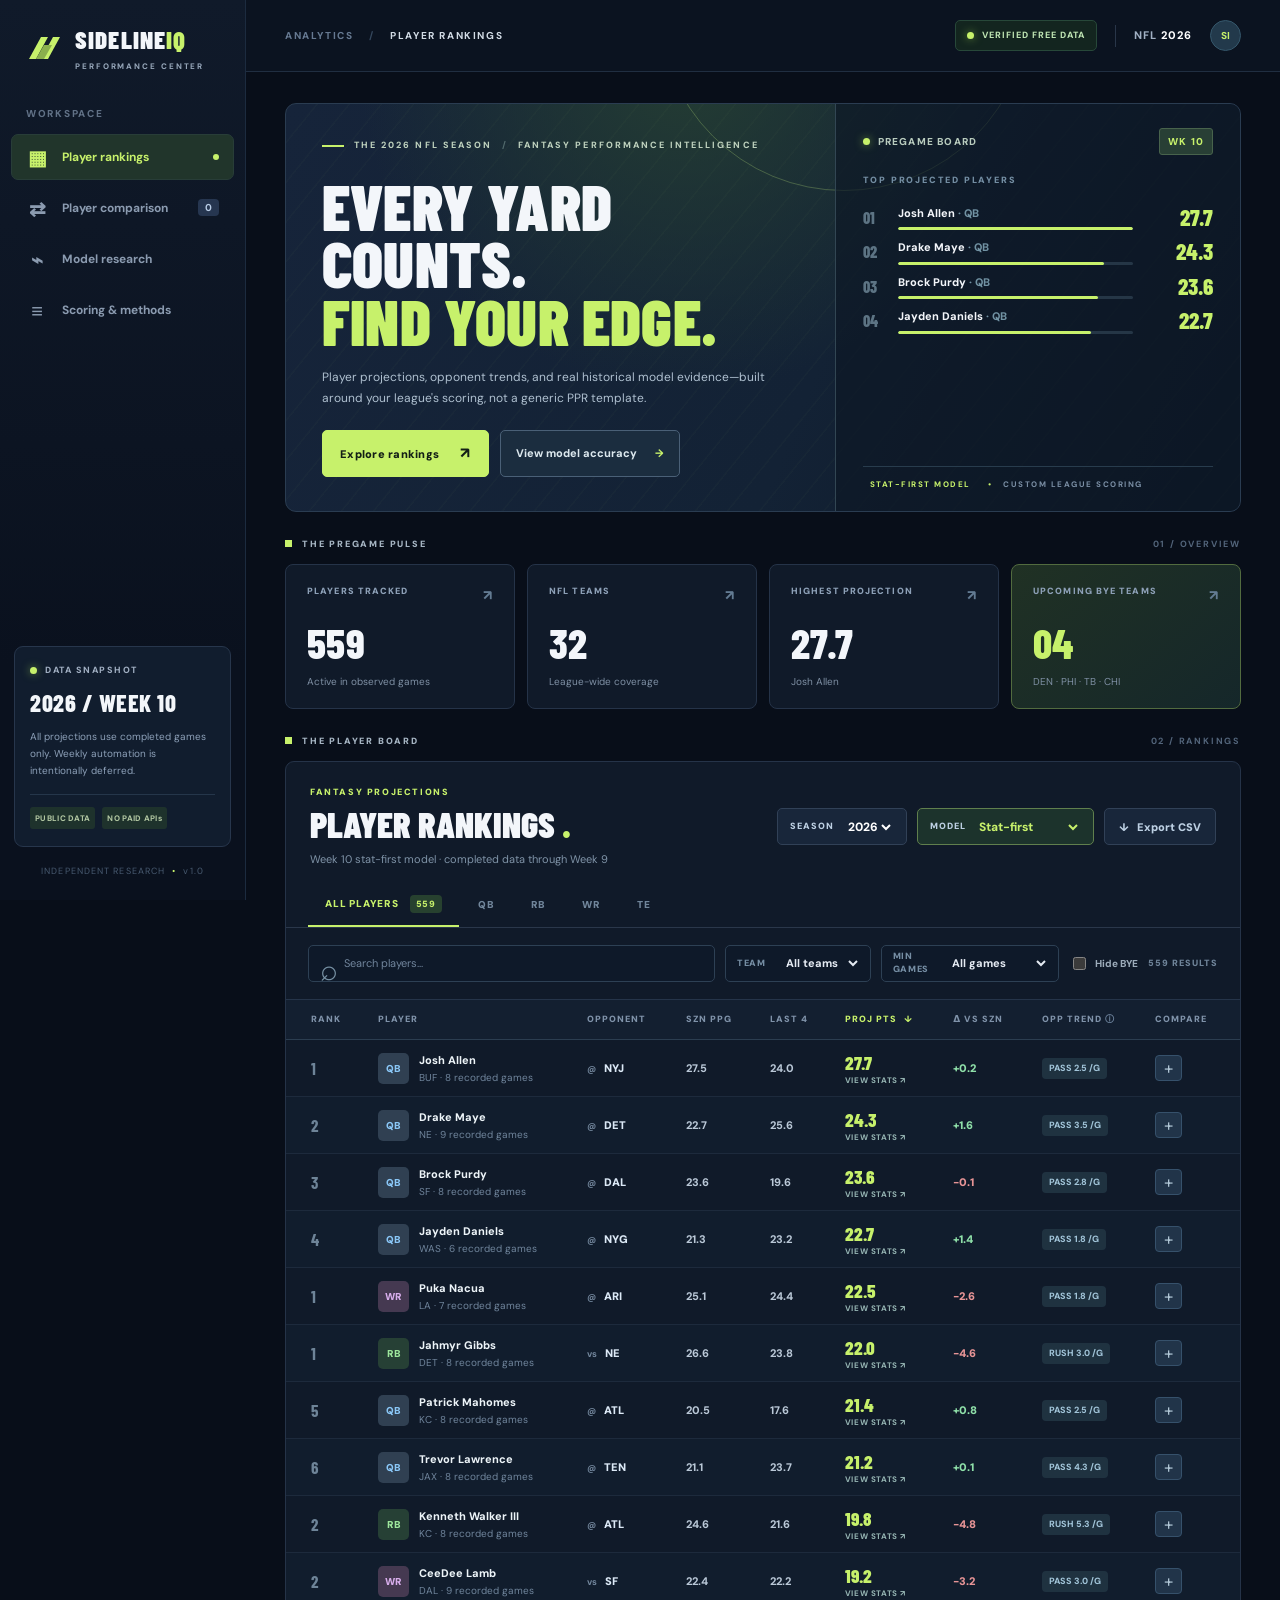
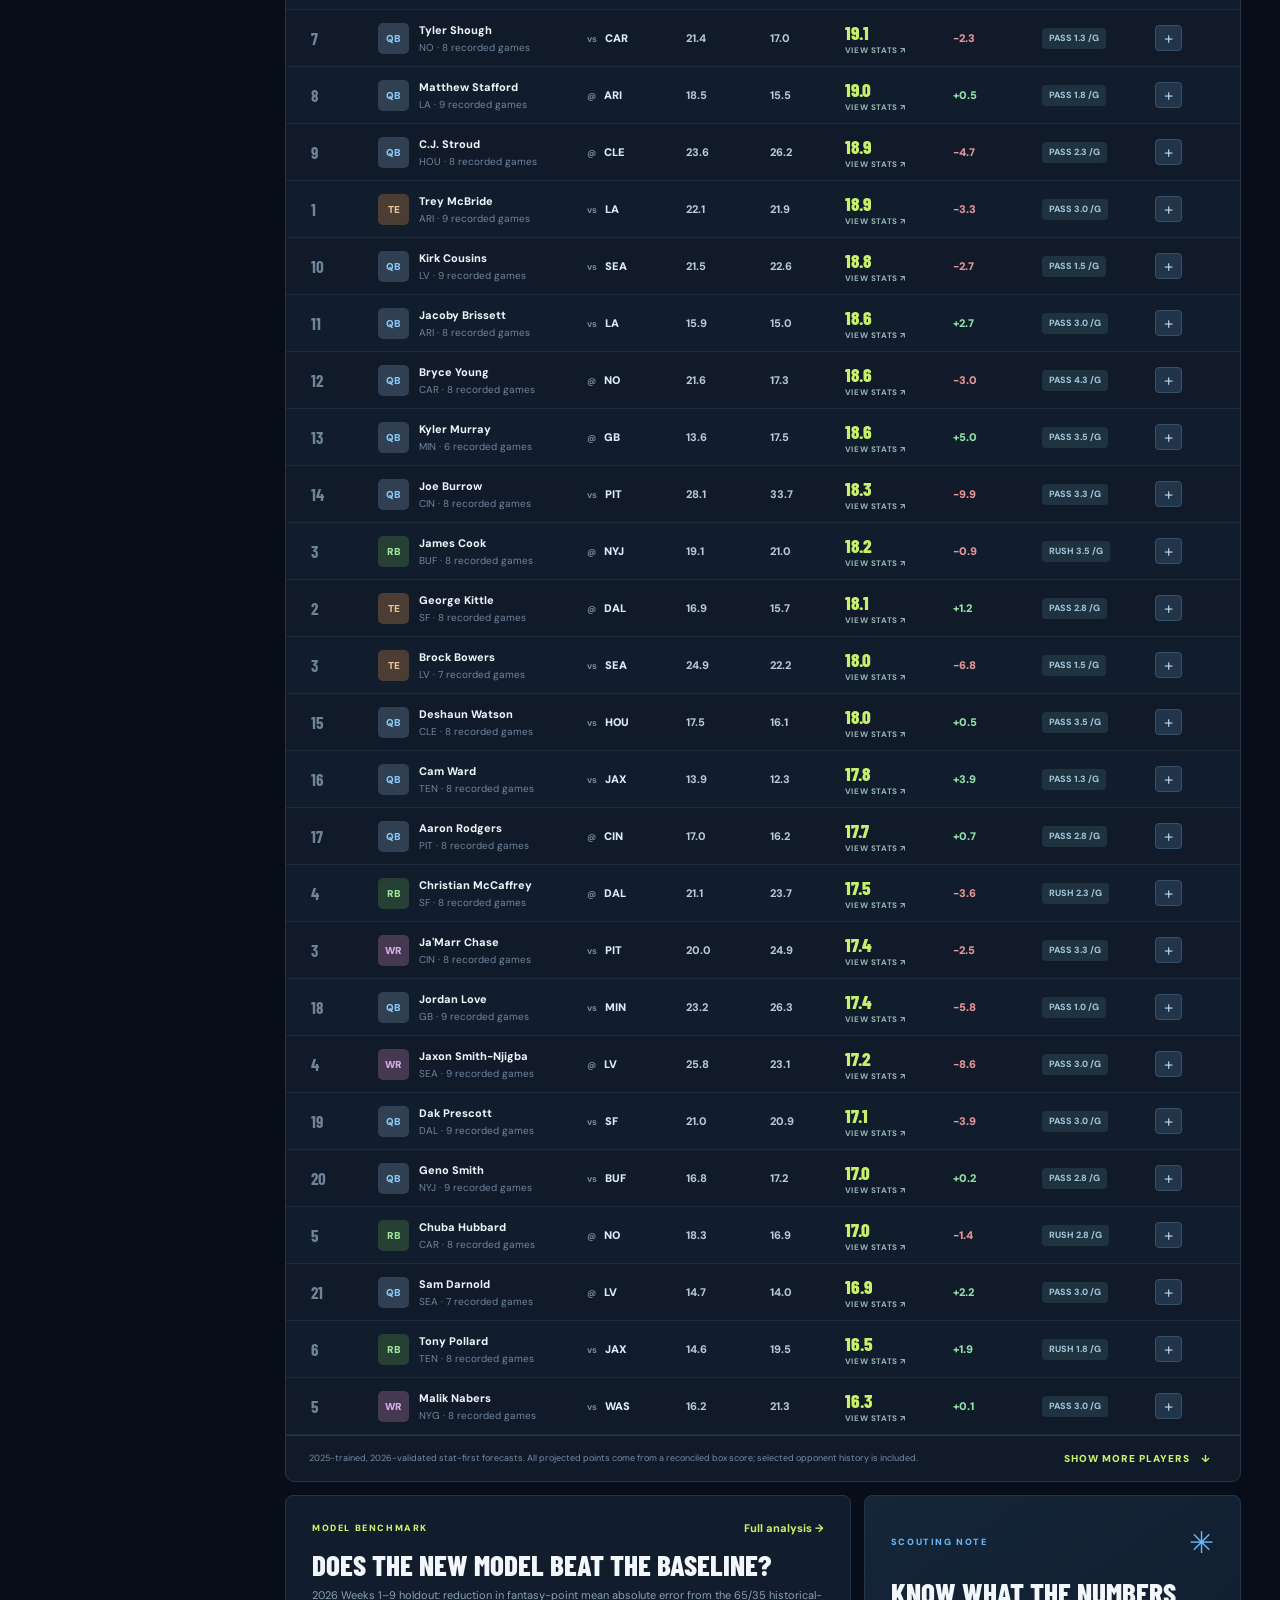
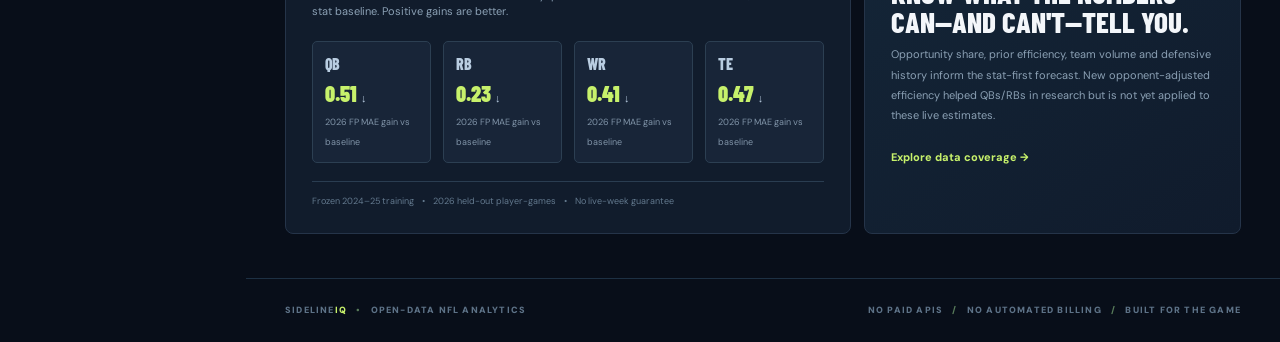
==== index.html @ c2c86117 "Fix stat-first cache and labels: index.html" ====
<!doctype html>
<html lang="en">
<head>
  <meta charset="UTF-8" />
  <meta name="viewport" content="width=device-width,initial-scale=1" />
  <meta name="theme-color" content="#080f1b" />
  <meta name="description" content="Independent NFL fantasy projections and matchup research. Custom scoring, verified free source data, and transparent model comparisons." />
  <title>Sideline Intelligence | NFL Performance Center</title>
  <link rel="stylesheet" href="./assets/styles.css?v=stat-first-20261115" />
</head>
<body>
  <div class="shell">
    <aside class="sidebar" aria-label="Main navigation">
      <div class="brand">
        <div class="brand-icon" aria-hidden="true">
          <svg viewBox="0 0 42 42" fill="none"><path d="M6 31 18 9h7L13 31H6Z" fill="#c7f16b"/><path d="M18 31 30 9h7L25 31h-7Z" fill="#c7f16b"/><path d="m21 17 8 0-8 14h-8l8-14Z" fill="#8aaf4d"/></svg>
        </div>
        <div class="brand-copy"><strong>SIDELINE<span>IQ</span></strong><small>PERFORMANCE CENTER</small></div>
      </div>
      <div class="nav-label">WORKSPACE</div>
      <nav class="nav-items">
        <button class="nav-item active" data-view="rankings" aria-current="page"><span class="nav-icon">▦</span><span>Player rankings</span><span class="nav-indicator"></span></button>
        <button class="nav-item" data-view="comparison"><span class="nav-icon">⇄</span><span>Player comparison</span><span id="compareNavCount" class="nav-count">0</span></button>
        <button class="nav-item" data-view="research"><span class="nav-icon">⌁</span><span>Model research</span></button>
        <button class="nav-item" data-view="methodology"><span class="nav-icon">≡</span><span>Scoring & methods</span></button>
      </nav>
      <div class="sidebar-bottom">
        <div class="status-card">
          <div class="status-title"><span class="signal-dot"></span> DATA SNAPSHOT</div>
          <strong>2026 / WEEK <span id="sidebarWeek">10</span></strong>
          <p>All projections use completed games only. Weekly automation is intentionally deferred.</p>
          <div class="status-foot"><span>PUBLIC DATA</span><span>NO PAID APIs</span></div>
        </div>
        <div class="sidebar-credit">INDEPENDENT RESEARCH <span>•</span> v1.0</div>
      </div>
    </aside>

    <div class="main-column">
      <header class="topbar">
        <div class="topbar-left">
          <button class="mobile-menu" id="menuToggle" aria-label="Toggle navigation">☰</button>
          <span class="breadcrumbs">ANALYTICS <span>/</span> <strong id="breadcrumb">PLAYER RANKINGS</strong></span>
        </div>
        <div class="topbar-right">
          <div class="source-pill"><span class="signal-dot"></span> VERIFIED FREE DATA</div>
          <div class="topbar-separator"></div>
          <span class="season-top">NFL <span id="headerSeason">2026</span></span>
          <span class="avatar" aria-label="Sideline IQ">SI</span>
        </div>
      </header>

      <main class="content">
        <div class="load-error" id="loadError" role="alert" hidden>Dashboard data could not be loaded. Please refresh or check that the data file is deployed alongside the site.</div>

        <section id="view-rankings" class="view active" aria-labelledby="heroTitle">
          <div class="hero">
            <div class="hero-copy">
              <div class="eyebrow"><span class="eyebrow-line"></span> THE 2026 NFL SEASON <span class="eyebrow-divider">/</span> FANTASY PERFORMANCE INTELLIGENCE</div>
              <h1 id="heroTitle">Every yard counts.<br/><em>Find your edge.</em></h1>
              <p>Player projections, opponent trends, and real historical model evidence—built around your league's scoring, not a generic PPR template.</p>
              <div class="hero-actions">
                <button class="primary-btn" id="jumpRankings">Explore rankings <span>↗</span></button>
                <button class="ghost-btn" data-go="research">View model accuracy <span>→</span></button>
              </div>
            </div>
            <div class="hero-side">
              <div class="hero-side-top"><span><span class="pulse-dot"></span> PREGAME BOARD</span><span class="hero-side-week" id="heroWeek">WK 10</span></div>
              <div class="hero-side-label">TOP PROJECTED PLAYERS</div>
              <div id="heroLeaders" class="leader-bars">
                <div class="loading-line"></div><div class="loading-line"></div><div class="loading-line"></div>
              </div>
              <div class="hero-side-footer"><span id="heroModelLabel">STAT-FIRST MODEL</span> <span>•</span> CUSTOM LEAGUE SCORING</div>
            </div>
          </div>

          <div class="section-kicker"><span>THE PREGAME PULSE</span><span class="kicker-right">01 / OVERVIEW</span></div>
          <div class="metric-grid" id="metricGrid">
            <article class="metric-card"><div class="metric-label">PLAYERS TRACKED <span>↗</span></div><strong id="metricPlayers">—</strong><small>Active in observed games</small></article>
            <article class="metric-card"><div class="metric-label">NFL TEAMS <span>↗</span></div><strong id="metricTeams">—</strong><small>League-wide coverage</small></article>
            <article class="metric-card"><div class="metric-label">HIGHEST PROJECTION <span>↗</span></div><strong id="metricTop">—</strong><small id="metricTopName">Top-ranked player</small></article>
            <article class="metric-card accent-card"><div class="metric-label">UPCOMING BYE TEAMS <span>↗</span></div><strong id="metricByes">—</strong><small>Excluded from live matchups</small></article>
          </div>

          <section class="rank-section" id="rankingsAnchor">
            <div class="section-kicker"><span>THE PLAYER BOARD</span><span class="kicker-right">02 / RANKINGS</span></div>
            <div class="board">
              <div class="board-header">
                <div><div class="board-caption">FANTASY PROJECTIONS</div><h2>Player rankings <span class="title-dot">.</span></h2><p id="boardDescription">Week 10 validated stat-first projections · strictly prior-week data</p></div>
                <div class="board-header-actions">
                  <label class="select-wrap season-wrap">SEASON <select id="seasonSelect" aria-label="Select season"><option value="2026">2026</option><option value="2025">2025</option></select></label>
                  <label class="select-wrap model-wrap" id="modelFilterWrap">MODEL <select id="modelSelect" aria-label="Select projection method"><option value="stat-first">Stat-first</option><option value="baseline">65/35 baseline</option></select></label>
                  <button class="outline-btn" id="exportCsv" title="Download filtered rows as CSV">↓ <span>Export CSV</span></button>
                </div>
              </div>
              <div class="position-tabs" role="group" aria-label="Filter position">
                <button class="position-tab active" data-position="ALL">ALL PLAYERS <span id="countAll">—</span></button>
                <button class="position-tab" data-position="QB">QB</button>
                <button class="position-tab" data-position="RB">RB</button>
                <button class="position-tab" data-position="WR">WR</button>
                <button class="position-tab" data-position="TE">TE</button>
              </div>
              <div class="filter-row">
                <label class="search-box"><span aria-hidden="true">⌕</span><input id="playerSearch" placeholder="Search players..." aria-label="Search players" autocomplete="off"/></label>
                <label class="filter-select">TEAM <select id="teamFilter" aria-label="Filter team"><option value="ALL">All teams</option></select></label>
                <label class="filter-select">MIN GAMES <select id="gamesFilter" aria-label="Minimum observed games"><option value="0">All games</option><option value="3">3+</option><option value="5">5+</option><option value="8">8+</option></select></label>
                <label class="check-field" id="byeFilterLabel"><input type="checkbox" id="hideByes"/>Hide BYE</label>
                <div class="result-label"><span id="rowCount">—</span> RESULTS</div>
              </div>
              <div class="table-scroller">
                <table class="ranking-table">
                  <thead><tr>
                    <th><button class="sort-btn" data-sort="position_rank">RANK</button></th>
                    <th><button class="sort-btn" data-sort="name">PLAYER</button></th>
                    <th>OPPONENT</th>
                    <th><button class="sort-btn" data-sort="ppg">SZN PPG</button></th>
                    <th><button class="sort-btn" data-sort="recent_ppg">LAST 4</button></th>
                    <th><button class="sort-btn current" data-sort="expected_ppg">PROJ PTS <span>↓</span></button></th>
                    <th><button class="sort-btn" data-sort="delta">Δ VS SZN</button></th>
                    <th>OPP TREND <span class="help-icon" title="Opponent's prior four defensive games. Selected opponent history is used by stat-first models; newer quality-adjusted measures remain experimental.">ⓘ</span></th>
                    <th class="actions-head">COMPARE</th>
                  </tr></thead>
                  <tbody id="rankBody"><tr><td colspan="9" class="table-loading">Loading verified player statistics...</td></tr></tbody>
                </table>
              </div>
              <div class="board-footer"><span id="tableFootnote">Stat-first: forecast box-score stats first, then sum custom fantasy points.</span><button id="loadMore" class="show-more">SHOW MORE PLAYERS <span>↓</span></button></div>
            </div>
          </section>

          <div class="insight-grid">
            <section class="insight-card">
              <div class="insight-head"><span class="microtag">MODEL BENCHMARK</span><button class="text-btn" data-go="research">Full analysis →</button></div>
              <h3>Does the new model beat the baseline?</h3><p>2026 Weeks 1–9 holdout: reduction in fantasy-point mean absolute error from the 65/35 historical-stat baseline. Positive gains are better.</p>
              <div id="accuracyMini" class="accuracy-mini"></div>
              <div class="insight-foot">Frozen 2024–25 training <span>•</span> 2026 held-out player-games <span>•</span> No live-week guarantee</div>
            </section>
            <section class="insight-card scouting-card">
              <div class="insight-head"><span class="microtag blue">SCOUTING NOTE</span><span class="spark-star">✳</span></div>
              <h3>Know what the numbers can—and can't—tell you.</h3>
              <p>Opportunity share, prior efficiency, team volume and defensive history inform the stat-first forecast. New opponent-adjusted efficiency helped QBs/RBs in research but is not yet applied to these live estimates.</p>
              <button class="text-btn" data-go="methodology">Explore data coverage →</button>
            </section>
          </div>
        </section>

        <section id="view-comparison" class="view alt-view" aria-labelledby="compareHeading">
          <div class="alt-head"><div class="eyebrow"><span class="eyebrow-line"></span> DECISION WORKBENCH / 02</div><h1 id="compareHeading">Head-to-head.<br/><em>No guesswork.</em></h1><p>Pin two players from the rankings to compare their expected points, four-game form, and weekly consistency.</p></div>
          <div class="compare-pickers">
            <label>PLAYER ONE <select id="compareFirst"><option value="">Choose a player</option></select></label>
            <span class="versus">VS</span>
            <label>PLAYER TWO <select id="compareSecond"><option value="">Choose a player</option></select></label>
          </div>
          <div id="compareResults" class="compare-grid"><div class="empty-state wide">Select two players to see your matchup.</div></div>
          <div class="compare-footnote">The 2026 stat-first models use prior player, team and opponent tendencies. There is no injury adjustment, and advanced opponent-quality adjustments are still experimental.</div>
        </section>

        <section id="view-research" class="view alt-view" aria-labelledby="researchHeading">
          <div class="alt-head"><div class="eyebrow"><span class="eyebrow-line"></span> VALIDATION LAB / 03</div><h1 id="researchHeading">Trust the test.<br/><em>Challenge the model.</em></h1><p>2025-selected, stat-first models validated against nine complete 2026 weeks. All predictions use your scoring and information from earlier games.</p></div>
          <div class="research-banner"><span class="research-banner-icon">✓</span><div><strong>2026 holdout validation complete</strong><p>2,616 recorded-opportunity player-games across Weeks 1–9, with model weights trained on 2024–25. The additional opponent-efficiency experiment is exploratory.</p></div><span class="research-banner-tag">2026 HOLDOUT</span></div>
          <div class="research-grid" id="researchCards"></div>
          <div class="research-method"><span class="microtag">READ THE RESULT</span><h3>What counts as a meaningful win?</h3><div class="method-steps"><div><span>01</span><strong>Beat the history baseline</strong><p>Compare projected-stat fantasy errors against 65/35 historical stats.</p></div><div><span>02</span><strong>Hold out a new season</strong><p>Freeze 2024–25 model fitting and evaluate 2026 weeks separately.</p></div><div><span>03</span><strong>Use plausible stat lines</strong><p>Reconcile targets, catches, carries and touchdowns before scoring.</p></div></div><p class="research-caveat">* Adjusted-defense experiment is not part of the production projections. A positive result on 2026 is exploratory until verified again on untouched games.</p></div>
        </section>

        <section id="view-methodology" class="view alt-view" aria-labelledby="methodHeading">
          <div class="alt-head"><div class="eyebrow"><span class="eyebrow-line"></span> THE PLAYBOOK / 04</div><h1 id="methodHeading">Built for<br/><em>your league.</em></h1><p>Predict the box score, derive the fantasy score, and show every component. No subscriptions or paid-data dependencies.</p></div>
          <div class="method-grid">
            <section class="method-card"><span class="microtag">CUSTOM SCORING</span><h3>The points system</h3><div class="scoring-list">
              <div><span>Passing yard</span><strong>0.05</strong></div>
              <div><span>Passing TD</span><strong>4.0</strong></div>
              <div><span>Interception</span><strong class="negative">−2.0</strong></div>
              <div><span>Rushing / receiving yard</span><strong>0.10</strong></div>
              <div><span>Rushing / receiving TD</span><strong>6.0</strong></div>
              <div><span>RB / WR reception</span><strong>1.0</strong></div>
              <div><span>TE reception</span><strong>1.5</strong></div>
            </div></section>
            <section class="method-card"><span class="microtag">PREGAME ENGINE</span><h3>How the projection works</h3><div class="formula"><strong>01</strong> <span>PREDICT CARRIES, TARGETS & ATTEMPTS</span><div class="formula-plus">↓</div><strong>02</strong> <span>ESTIMATE YARDS, CATCHES, TDs & INTs</span><div class="formula-plus">↓</div><strong>03</strong> <span>SUM EXACT FANTASY POINTS</span></div><p>QB/TE use nonlinear per-stat models; RB/WR use regularized football-analytics models. All inputs end before Week 10. You can switch back to the 65/35 historical-stat baseline from the rankings.</p></section>
          </div>
          <section class="coverage-card"><span class="microtag">FEATURE AVAILABILITY</span><h3>What we can verify for free</h3><div class="coverage-table">
            <div><span>QB passing air yards / attempt</span><strong class="available">AVAILABLE</strong></div>
            <div><span>Opponent explosive rush/pass plays allowed</span><strong class="available">AVAILABLE</strong></div>
            <div><span>Opponent air yards / YAC allowed</span><strong class="available">AVAILABLE</strong></div>
            <div><span>QB rushes inside the 10</span><strong class="unavailable">DEFERRED</strong></div>
            <div><span>Rushing yards over expected (RYOE)</span><strong class="unavailable">NOT VERIFIED</strong></div>
            <div><span>Slot / outside / inline alignment splits</span><strong class="unavailable">DEFERRED</strong></div>
          </div><p class="source-note">Source: publicly available <a href="https://github.com/nflverse/nflverse-data/releases/tag/stats_player" target="_blank" rel="noopener">nflverse weekly player statistics</a> and the existing 2024–25 player-game research. Matchup descriptors use completed defensive games. Week 10 is a pregame snapshot based on data through Week 9.</p></section>
        </section>
      </main>
      <footer class="footer"><span>SIDELINE<span class="lime">IQ</span> <span class="divider-dot">•</span> OPEN-DATA NFL ANALYTICS</span><span>NO PAID APIS <span class="divider-dot">/</span> NO AUTOMATED BILLING <span class="divider-dot">/</span> BUILT FOR THE GAME</span></footer>
    </div>
  </div>

  <div class="drawer-backdrop" id="drawerBackdrop" hidden></div>
  <aside class="player-drawer" id="playerDrawer" aria-label="Player details" aria-modal="true" role="dialog" hidden>
    <div class="drawer-head"><span>PLAYER INTELLIGENCE</span><button class="drawer-close" id="drawerClose" aria-label="Close player details">×</button></div>
    <div id="drawerContent"></div>
  </aside>
  <script src="./assets/app.js?v=stat-first-20261115" defer></script>
</body>
</html>
---- assets/styles.css ----
@import url('https://fonts.googleapis.com/css2?family=Barlow+Condensed:wght@500;600;700;800;900&family=DM+Sans:wght@400;500;600;700;800&display=swap');

:root{color-scheme:dark;--bg:#080e19;--side:#0a101c;--surface:#101a29;--surface2:#131e2f;--surface3:#172338;--line:#253348;--text:#f3f6fa;--muted:#8090a6;--dim:#5b6b81;--lime:#c7f16b;--blue:#69b4f3;--red:#f18082;--green:#8de5b6;--font:'DM Sans',system-ui,sans-serif;--head:'Barlow Condensed',Impact,sans-serif}
*{box-sizing:border-box}
html{scroll-behavior:smooth}body{margin:0;background:var(--bg);color:var(--text);font:13px/1.5 var(--font);min-width:320px}button,input,select{font:inherit}button{cursor:pointer}button:focus-visible,input:focus-visible,select:focus-visible,a:focus-visible{outline:2px solid var(--lime);outline-offset:3px}button:disabled{opacity:.4;cursor:not-allowed}a{color:var(--lime)}[hidden]{display:none!important}
.shell{display:flex;min-height:100vh}
.sidebar{width:246px;min-width:246px;position:sticky;top:0;height:100vh;border-right:1px solid #1c2b3f;background:linear-gradient(180deg,#101a2a 0%,#0a111e 74%);display:flex;flex-direction:column;z-index:20}
.brand{display:flex;align-items:center;gap:10px;padding:27px 23px 35px}.brand-icon{height:42px;width:42px;flex-shrink:0}.brand-icon svg{height:100%;width:100%}.brand-copy strong{font:900 25px/1 var(--head);letter-spacing:1.15px}.brand-copy strong span{color:var(--lime)}.brand-copy small{display:block;color:#96a6b9;font-size:8px;font-weight:800;letter-spacing:1.9px;margin-top:5px}
.nav-label{padding:0 26px 14px;color:#617186;font:800 10px var(--font);letter-spacing:1.7px}.nav-items{display:flex;flex-direction:column;gap:5px;padding:0 11px}.nav-item{color:#8b9bb0;background:transparent;border:1px solid transparent;width:100%;display:flex;align-items:center;text-align:left;gap:14px;padding:12px 14px;border-radius:7px;font-weight:700;font-size:12px}.nav-item:hover{background:#16243a;color:#e0ebf8}.nav-item.active{color:var(--lime);border-color:#283d38;background:#21352b}.nav-icon{font:600 20px/1 var(--head);width:22px;text-align:center}.nav-indicator{height:6px;width:6px;border-radius:50%;background:var(--lime);margin-left:auto}.nav-count{margin-left:auto;background:#263650;color:#b8cce5;padding:1px 7px;border-radius:4px;font-size:10px}
.sidebar-bottom{margin-top:auto;padding:0 14px 22px}.status-card{background:#111d2e;border:1px solid #27364c;border-radius:9px;padding:17px 15px}.status-title{color:#a1afc2;font-size:9px;font-weight:800;letter-spacing:1.5px;display:flex;align-items:center;gap:8px}.signal-dot,.pulse-dot{width:7px;height:7px;display:inline-block;background:var(--lime);border-radius:100%;box-shadow:0 0 9px #abec5390}.status-card strong{display:block;font:800 24px/1 var(--head);letter-spacing:.5px;margin:13px 0}.status-card p{color:#8da0b8;font-size:10px;line-height:1.7;margin:0}.status-foot{border-top:1px solid #25364a;margin-top:15px;padding-top:12px;display:flex;gap:7px;flex-wrap:wrap}.status-foot span{font-size:8px;color:#b2c7a2;background:#1e322c;padding:5px;border-radius:3px;font-weight:800;letter-spacing:.3px}.sidebar-credit{color:#485a70;font-size:9px;letter-spacing:1.1px;text-align:center;margin-top:18px}.sidebar-credit span{color:var(--lime);margin:0 4px}
.main-column{min-width:0;flex:1}.topbar{height:72px;border-bottom:1px solid #202e41;display:flex;justify-content:space-between;align-items:center;padding:0 39px;background:#0b1320}.topbar-left,.topbar-right{display:flex;align-items:center}.breadcrumbs{font-size:10px;letter-spacing:1.6px;color:#667991;font-weight:800}.breadcrumbs span{margin:0 12px;color:#34475d}.breadcrumbs strong{color:#d3dce6}.topbar-right{gap:18px}.source-pill{display:flex;gap:8px;align-items:center;padding:8px 11px;border:1px solid #274839;background:#13251f;color:#bfe5b3;font-size:9px;font-weight:800;letter-spacing:1px;border-radius:5px}.topbar-separator{width:1px;height:22px;background:#293649}.season-top{color:#a1b0c3;font-weight:800;letter-spacing:1px;font-size:11px}.season-top span{color:white}.avatar{display:grid;place-items:center;height:31px;width:31px;background:#22394b;border:1px solid #35576b;border-radius:50%;font-size:10px;font-weight:800;color:var(--lime)}.mobile-menu{display:none;background:transparent;border:0;color:white;font-size:21px}
.content{max-width:1560px;margin:auto;padding:31px 39px 44px}.view{display:none}.view.active{display:block}
.hero{position:relative;overflow:hidden;border:1px solid #2a3c51;background:radial-gradient(circle at 42% -10%,#243d33 0%,transparent 46%),linear-gradient(112deg,#16243a 0%,#132235 57%,#0c1726 100%);border-radius:11px;min-height:310px;display:grid;grid-template-columns:minmax(0,1.15fr) minmax(300px,.85fr)}.hero:before{content:"";position:absolute;width:370px;height:370px;border:1px solid #a6cb7052;border-radius:50%;left:39%;top:-285px;pointer-events:none}.hero:after{content:"";position:absolute;background:repeating-linear-gradient(129deg,transparent 0px,transparent 23px,#b5de6c06 24px,#b5de6c06 25px);inset:0;pointer-events:none}.hero-copy{padding:35px 36px 34px;position:relative;z-index:1}.eyebrow{font-size:9px;letter-spacing:2.05px;font-weight:800;color:#bfd2be;display:flex;align-items:center;gap:10px}.eyebrow-line{display:block;background:var(--lime);height:2px;width:22px}.eyebrow-divider{color:#526a6c}.hero h1,.alt-head h1{font:900 clamp(45px,5vw,69px)/.9 var(--head);letter-spacing:.2px;text-transform:uppercase;margin:24px 0 18px}.hero h1 em,.alt-head h1 em{font-style:normal;color:var(--lime)}.hero-copy>p{max-width:500px;color:#afc0d0;font-size:12px;line-height:1.75;margin:0 0 21px}.hero-actions{display:flex;gap:11px;flex-wrap:wrap}.primary-btn{background:var(--lime);border:1px solid var(--lime);color:#131f16;border-radius:5px;padding:11px 17px;font-weight:900;font-size:11px;letter-spacing:.25px}.primary-btn span{margin-left:18px;font-size:15px}.primary-btn:hover{background:#d9fa9a}.ghost-btn{border:1px solid #4a6077;color:#dce8ee;background:#1b2d3f;border-radius:5px;padding:11px 15px;font-size:11px;font-weight:800}.ghost-btn span{margin-left:15px;color:var(--lime)}.ghost-btn:hover{background:#263f55}
.hero-side{background:#0c1724aa;border-left:1px solid #324653;position:relative;z-index:1;padding:24px 27px 21px;display:flex;flex-direction:column}.hero-side-top{display:flex;align-items:center;justify-content:space-between;color:#b9ccbe;font-size:10px;letter-spacing:1.2px;font-weight:800}.hero-side-top>span:first-child{display:flex;align-items:center;gap:8px}.hero-side-week{background:#283f35;border:1px solid #48634c;color:var(--lime);padding:5px 8px;border-radius:3px}.hero-side-label{margin-top:19px;color:#738da2;font-size:9px;letter-spacing:1.8px;font-weight:900}.leader-bars{margin:8px 0 auto}.leader-row{display:grid;grid-template-columns:25px minmax(80px,1fr) 70px;gap:10px;align-items:center;margin:9px 0}.leader-num{color:#5d7484;font:800 16px var(--head)}.leader-meta{min-width:0}.leader-name{font-size:11px;font-weight:800;white-space:nowrap;overflow:hidden;text-overflow:ellipsis}.leader-track{background:#253646;height:3px;margin-top:6px;border-radius:20px;overflow:hidden}.leader-fill{height:100%;background:var(--lime);border-radius:20px}.leader-pts{text-align:right;color:var(--lime);font:800 23px/1 var(--head)}.hero-side-footer{border-top:1px solid #283c4d;margin-top:14px;padding-top:11px;font-size:8px;letter-spacing:1.5px;color:#798da3;font-weight:800}.hero-side-footer span{color:var(--lime);margin:0 7px}.loading-line{height:27px;background:#263a4b;margin:13px 0;border-radius:3px}
.section-kicker{display:flex;justify-content:space-between;align-items:center;gap:20px;margin:26px 0 13px;color:#a5b4c2;font-size:9px;font-weight:900;letter-spacing:1.8px}.section-kicker>span:first-child:before{content:"";display:inline-block;width:7px;height:7px;background:var(--lime);margin-right:10px}.kicker-right{color:#53657b;font-weight:700}
.metric-grid{display:grid;grid-template-columns:repeat(4,minmax(0,1fr));gap:12px}.metric-card{background:var(--surface);border:1px solid var(--line);border-radius:8px;padding:20px 21px 17px;min-width:0}.metric-label{font-size:9px;font-weight:900;letter-spacing:1.1px;color:#8da0b7;display:flex;justify-content:space-between}.metric-label span{font-size:14px;color:#637b92}.metric-card strong{display:block;font:800 42px/.95 var(--head);letter-spacing:.4px;margin:17px 0 8px}.metric-card small{color:#7f90a4;font-size:10px}.metric-card.accent-card{border-color:#526b3f;background:linear-gradient(140deg,#203124,#15272a)}.accent-card strong{color:var(--lime)}
.board{background:var(--surface);border:1px solid var(--line);border-radius:9px;overflow:hidden}.board-header{display:flex;justify-content:space-between;align-items:center;gap:18px;padding:24px 24px 18px}.board-caption{font-size:9px;color:var(--lime);font-weight:900;letter-spacing:1.6px}.board-header h2{font:900 36px/.95 var(--head);text-transform:uppercase;margin:7px 0 10px}.title-dot{color:var(--lime)}.board-header p{margin:0;color:#7f93a7;font-size:11px}.board-header-actions{display:flex;gap:10px;align-items:center}.select-wrap,.outline-btn{height:37px;border:1px solid #314157;background:#18263a;border-radius:5px;color:#bdd0e3}.select-wrap{display:flex;align-items:center;gap:9px;padding:0 12px;font-size:9px;letter-spacing:1.1px;font-weight:900}.select-wrap select{background:transparent;border:none;color:white;font-weight:800;font-size:12px;outline:0}.select-wrap option,.filter-select option,.compare-pickers option{background:#172338;color:white}.outline-btn{padding:0 14px;font-size:11px;font-weight:900}.outline-btn:hover{background:#25394f}.outline-btn span{margin-left:5px}
.position-tabs{display:flex;align-items:stretch;gap:2px;border-bottom:1px solid #2a374a;padding:0 22px}.position-tab{border:0;border-bottom:2px solid transparent;background:transparent;color:#71869b;padding:11px 17px 13px;font-size:10px;letter-spacing:.8px;font-weight:900}.position-tab.active{color:var(--lime);border-color:var(--lime)}.position-tab:hover{color:#dce9f4}.position-tab span{background:#27412f;color:var(--lime);border-radius:4px;padding:3px 6px;font-size:9px;margin-left:8px}
.filter-row{padding:17px 22px;display:flex;align-items:center;gap:10px;flex-wrap:wrap}.search-box{position:relative;flex:1 1 180px;min-width:120px}.search-box span{position:absolute;left:12px;top:5px;font:30px var(--head);color:#7892a5}.search-box input,.filter-select select{width:100%;height:37px;border:1px solid #2d4054;background:#0e1929;border-radius:5px;color:#e4eaf2;outline:none}.search-box input{padding:0 12px 0 35px;font-size:11px}.search-box input::placeholder{color:#71859c}.filter-select{display:flex;align-items:center;gap:9px;border:1px solid #2d4054;background:#0e1929;height:37px;padding:0 9px 0 11px;border-radius:5px;color:#758da3;font-size:9px;font-weight:900;letter-spacing:.7px}.filter-select select{padding:0 7px;border:0;height:34px;min-width:78px;font-size:11px;font-weight:800;background:transparent}.check-field{display:flex;align-items:center;gap:6px;color:#9dacba;font-size:10px;font-weight:800;white-space:nowrap}.check-field input{accent-color:#c7f16b}.result-label{margin-left:auto;color:#6f8499;font-size:9px;font-weight:900;letter-spacing:1px;white-space:nowrap}
.table-scroller{overflow:auto}.ranking-table{border-collapse:collapse;width:100%;min-width:850px;text-align:left}.ranking-table th{background:#131f30;border-top:1px solid #253449;border-bottom:1px solid #2b3d50;color:#7f92a9;letter-spacing:1px;font-size:9px;font-weight:900;padding:13px 15px;white-space:nowrap}.ranking-table th:first-child,.ranking-table td:first-child{padding-left:25px}.ranking-table th:last-child,.ranking-table td:last-child{padding-right:23px}.sort-btn{border:0;background:transparent;color:inherit;letter-spacing:inherit;font-weight:inherit;font-size:inherit;padding:0}.sort-btn.current{color:var(--lime)}.sort-btn span{margin-left:4px}.help-icon{color:#6e849e}.ranking-table tbody tr{background:#101a29;border-bottom:1px solid #1d2a3c;transition:background .15s}.ranking-table tbody tr:nth-child(even){background:#111d2d}.ranking-table tbody tr:hover{background:#1b2d43}.ranking-table td{padding:11px 15px;font-size:11px;white-space:nowrap;color:#bac8d7}.ranking-table .rank{font:700 17px var(--head);color:#6e8498}.ranking-table .player-cell{min-width:155px;cursor:pointer}.player-primary{display:flex;align-items:center;gap:10px}.position-mark{display:grid;place-items:center;width:31px;height:31px;flex-shrink:0;border-radius:5px;background:#264035;color:#9de69c;font-size:10px;font-weight:900}.position-mark.QB{background:#304052;color:#8ac7f7}.position-mark.WR{background:#453951;color:#d7adeb}.position-mark.TE{background:#4b3d34;color:#e9c297}.player-name{color:#edf4f8;font-weight:800;font-size:11px}.player-sub{color:#70859c;font-size:10px;margin-top:2px}.opponent-cell{font-weight:900;color:#dce9f6!important}.opponent-cell .away-home{color:#75899f;font-size:9px;font-weight:700;margin-right:5px}.opponent-cell .bye{color:#d99783}.point-value{font-variant-numeric:tabular-nums;font-weight:800;color:#d6e3ef}.projection{font:800 19px var(--head)!important;color:var(--lime)!important}.delta-pos{color:#8fe0a9!important;font-weight:900}.delta-neg{color:#e79496!important;font-weight:900}.delta-neutral{color:#9faec0!important}.trend-tag{font-size:9px;display:inline-block;background:#1f3240;color:#a2c5d9;padding:4px 7px;border-radius:4px;font-weight:800}.trend-tag.bye{background:#3b2830;color:#e3a9a8}.row-compare{height:26px;width:27px;border-radius:4px;background:#213449;border:1px solid #36516b;color:#b3c9d8;font-size:17px;line-height:1}.row-compare:hover,.row-compare.selected{background:#304b36;border-color:#6b8f47;color:var(--lime)}.table-loading{text-align:center;padding:50px 20px!important;color:#b0c5d8!important}.board-footer{display:flex;justify-content:space-between;gap:12px;align-items:center;padding:14px 23px;border-top:1px solid #27384a;font-size:9px;color:#788ca4}.show-more{background:none;border:0;color:var(--lime);font-size:10px;font-weight:900;letter-spacing:1px}.show-more span{margin-left:8px}
.insight-grid{display:grid;grid-template-columns:1.2fr .8fr;gap:13px;margin-top:13px}.insight-card{border:1px solid #253449;border-radius:8px;background:#111c2c;padding:24px 26px}.insight-head{display:flex;align-items:center;justify-content:space-between}.microtag{color:var(--lime);font-size:9px;font-weight:900;letter-spacing:1.6px}.microtag.blue{color:var(--blue)}.insight-card h3{font:800 29px/1 var(--head);text-transform:uppercase;margin:13px 0 8px}.insight-card>p{color:#8ba0b4;font-size:11px;max-width:520px;margin:0}.text-btn{border:0;background:transparent;color:var(--lime);font-size:11px;font-weight:800;padding:0}.spark-star{font-size:30px;color:var(--blue)}.accuracy-mini{display:grid;grid-template-columns:repeat(4,1fr);gap:12px;margin-top:21px}.accuracy-position{background:#182538;padding:12px;border:1px solid #2c3f52;border-radius:5px}.accuracy-position span{font:800 16px var(--head);color:#b9cde1}.accuracy-position strong{display:block;font:900 22px var(--head);color:var(--lime);margin:5px 0}.accuracy-position small{font-size:9px;color:#8094a8}.insight-foot{font-size:9px;color:#63798e;border-top:1px solid #2a3d51;margin-top:18px;padding-top:13px}.insight-foot span{margin:0 6px}.scouting-card{background:linear-gradient(145deg,#142638,#101b2c)}.scouting-card p{line-height:1.85!important;margin-bottom:21px!important}
.alt-view{min-height:calc(100vh - 180px)}.alt-head{background:radial-gradient(circle at 75% 0%,#1b3c32,#132135 45%,#111b2a);border:1px solid #263d4f;border-radius:9px;padding:40px 39px;margin-bottom:19px}.alt-head h1{margin:20px 0 16px}.alt-head p{color:#a1b5c8;line-height:1.8;max-width:640px;font-size:12px}
.compare-pickers{border:1px solid #2b3b50;border-radius:9px;background:#101b2b;display:flex;align-items:center;gap:24px;padding:25px;margin-bottom:13px}.compare-pickers label{flex:1;display:flex;flex-direction:column;gap:11px;color:#8da3b9;letter-spacing:1.5px;font-size:10px;font-weight:900}.compare-pickers select{height:43px;background:#19283c;color:white;border:1px solid #344d61;border-radius:5px;padding:0 12px;min-width:0;width:100%;font-size:12px}.versus{font:900 34px var(--head);color:#668099}.compare-grid{display:grid;grid-template-columns:1fr 1fr;gap:14px}.compare-card{padding:27px;background:#121e2d;border:1px solid #2b3d51;border-radius:8px}.compare-card h2{font:900 35px var(--head);text-transform:uppercase;margin:10px 0 0}.compare-card .identity{color:#7d94aa;font-size:11px;letter-spacing:.5px}.compare-card .big-proj{color:var(--lime);font:900 66px/1 var(--head);margin:25px 0 5px}.big-proj-label{font-size:10px;letter-spacing:1.5px;color:#94a7ba;font-weight:900}.compare-stat-grid{display:grid;grid-template-columns:1fr 1fr;gap:10px;margin:22px 0}.compare-stat{padding:12px;background:#1b2c3e;border-radius:5px}.compare-stat small{display:block;color:#7f95a9;font-size:9px;font-weight:900;letter-spacing:1px}.compare-stat strong{font:800 29px var(--head)}.compare-card .chart-caption{font-size:10px;color:#879caf;font-weight:900;letter-spacing:1px;margin-bottom:13px}.trend-chart{width:100%;height:120px;overflow:visible}.compare-footnote{margin-top:14px;font-size:11px;color:#70849a}.empty-state{padding:75px 20px;text-align:center;border:1px dashed #344960;border-radius:8px;color:#8a9cb1}.empty-state.wide{grid-column:1/-1}
.research-banner{display:flex;gap:15px;align-items:center;background:#1a2d27;border:1px solid #3e694a;padding:21px 23px;border-radius:8px;margin-bottom:16px}.research-banner-icon{width:35px;height:35px;border-radius:50%;display:grid;place-items:center;background:#345640;color:var(--lime);font-weight:900;font-size:18px}.research-banner strong{color:#e4f5e7;font-size:13px}.research-banner p{margin:4px 0 0;color:#9dbba7;font-size:11px}.research-banner-tag{margin-left:auto;font-size:9px;letter-spacing:1.1px;color:#add6a5;font-weight:900;white-space:nowrap}
.research-grid{display:grid;grid-template-columns:repeat(4,minmax(0,1fr));gap:13px}.research-card{border:1px solid #293d50;background:#111e2d;border-radius:8px;padding:21px}.research-card-top{display:flex;justify-content:space-between;align-items:center}.research-card-top strong{font:900 37px var(--head)}.research-signal{font-size:9px;padding:5px 7px;border-radius:4px;font-weight:900;background:#313b35;color:#a4b19a}.research-signal.good{background:#243d30;color:var(--lime)}.research-card .error-label{color:#8ca1b4;font-size:9px;letter-spacing:1px;font-weight:900;margin-top:24px}.research-card .error-main{font:900 40px var(--head);margin:5px 0;color:#eaf1f6}.research-card .error-main span{color:var(--lime);font:800 17px var(--head)}.research-card .error-data{border-top:1px solid #294055;padding-top:12px;margin-top:14px}.research-card .error-row{display:flex;justify-content:space-between;font-size:10px;margin:9px 0;color:#9ab0c3}.research-card .error-row strong{color:#d7e8ef}.research-card .error-row strong.bad{color:#f0a0a2}.research-method{margin-top:15px;border:1px solid #28384d;background:#111b2b;padding:28px;border-radius:8px}.research-method h3{font:900 30px var(--head);margin:12px 0 22px}.method-steps{display:grid;grid-template-columns:repeat(3,1fr);gap:24px}.method-steps>div{border-top:1px solid #34495e;padding-top:12px}.method-steps span{color:var(--lime);font:800 22px var(--head)}.method-steps strong{display:block;margin:8px 0;color:#e0ecf4;font-size:12px}.method-steps p{color:#8da0b2;font-size:11px;line-height:1.7;margin:0}
.method-grid{display:grid;grid-template-columns:1fr 1fr;gap:15px}.method-card,.coverage-card{background:#111d2e;border:1px solid #2a3e52;border-radius:8px;padding:28px}.method-card h3,.coverage-card h3{font:900 32px var(--head);margin:11px 0 21px;text-transform:uppercase}.scoring-list>div,.coverage-table>div{display:flex;justify-content:space-between;gap:18px;border-bottom:1px solid #2a3a4c;padding:11px 0;color:#a9bbce;font-size:11px}.scoring-list strong{color:#dff1e5;font-size:13px}.scoring-list strong.negative{color:#e99a9a}.formula{border:1px solid #344c50;background:#172e30;border-radius:8px;padding:22px;display:grid;grid-template-columns:68px 1fr;align-items:center;gap:6px 15px}.formula strong{font:900 46px var(--head);color:var(--lime)}.formula span{font-size:12px;color:#bdd1c3;font-weight:900;letter-spacing:1px}.formula-plus{grid-column:1/-1;text-align:center;color:#86a697;font:800 26px var(--head);line-height:1}.method-card>p{color:#8ea2b4;line-height:1.8;font-size:11px;margin:17px 0 0}.coverage-card{margin-top:15px}.coverage-table strong{font-size:9px;letter-spacing:1px;white-space:nowrap}.available{color:var(--lime)}.unavailable{color:#e7ad81}.source-note{color:#8aa1b5;font-size:11px;line-height:1.75;margin:24px 0 0}
.footer{border-top:1px solid #1d3043;padding:25px 39px;display:flex;justify-content:space-between;gap:15px;color:#5d7287;font-size:9px;letter-spacing:1.2px;font-weight:900}.lime{color:var(--lime)}.divider-dot{color:#587b5a;margin:0 6px}.load-error{padding:12px 17px;background:#4b2831;color:#f9d3d3;border:1px solid #97515f;border-radius:6px;margin-bottom:20px}
.drawer-backdrop{position:fixed;inset:0;background:#03080caa;z-index:30}.player-drawer{position:fixed;right:0;top:0;bottom:0;width:min(480px,100vw);z-index:31;background:#101b2a;border-left:1px solid #41536b;overflow-y:auto;box-shadow:-30px 0 70px #0007}.drawer-head{display:flex;justify-content:space-between;align-items:center;padding:20px 24px;color:var(--lime);font-size:10px;letter-spacing:2px;font-weight:900;border-bottom:1px solid #2d4052}.drawer-close{border:1px solid #435266;background:#243549;border-radius:5px;width:30px;height:30px;color:white;font-size:20px}.drawer-body{padding:25px}.drawer-identity{display:flex;gap:14px;align-items:center}.drawer-identity .position-mark{height:48px;width:48px;font-size:14px}.drawer-name{font:900 36px/1 var(--head);text-transform:uppercase}.drawer-description{font-size:11px;color:#8fa5b7;margin-top:5px}.drawer-projection{margin:26px 0;padding:22px;background:linear-gradient(110deg,#1b332c,#15273b);border:1px solid #3b594b;border-radius:7px}.drawer-projection>small{display:block;color:#b6d0b6;letter-spacing:1.3px;font-weight:900}.drawer-projection strong{font:900 65px/1 var(--head);color:var(--lime)}.drawer-projection span{font-size:11px;color:#95b3ab;margin-left:7px}.drawer-two{display:grid;grid-template-columns:1fr 1fr;gap:8px}.drawer-two>div{border:1px solid #30455a;background:#18293a;padding:15px;border-radius:5px}.drawer-two small{font-size:9px;color:#8ca4b8;letter-spacing:.8px}.drawer-two strong{font:900 29px var(--head);display:block}.drawer-section{margin-top:25px}.drawer-section h3{font:800 25px var(--head);text-transform:uppercase;margin:0 0 13px}.drawer-section p{font-size:11px;color:#92a6b9;line-height:1.7}.drawer-feature{display:flex;align-items:center;justify-content:space-between;gap:12px;border-bottom:1px solid #2a3a4d;padding:10px 0;color:#adbfce;font-size:11px}.drawer-feature strong{color:#dff0e6;font-size:12px}.drawer-feature strong.missing{color:#8395aa;font-size:10px}.drawer-add{margin-top:22px;width:100%}
@media(max-width:1250px){.sidebar{width:210px;min-width:210px}.content{padding:25px}.topbar{padding:0 25px}.hero{grid-template-columns:1fr 320px}.hero-copy{padding:32px 27px}.hero h1{font-size:60px}.research-grid{grid-template-columns:repeat(2,1fr)}.metric-card{padding:18px 15px}.metric-label{font-size:8px}}
@media(max-width:1000px){.sidebar{width:74px;min-width:74px}.brand{padding:23px 15px 28px}.brand-copy,.nav-label,.nav-item>span:nth-child(2),.nav-count,.nav-indicator,.sidebar-bottom{display:none}.nav-items{padding:0 9px}.nav-item{justify-content:center;padding:11px}.nav-icon{font-size:23px}.hero{grid-template-columns:1fr 310px}.metric-grid{grid-template-columns:repeat(2,1fr)}.insight-grid{grid-template-columns:1fr}}
@media(max-width:740px){.sidebar{display:none;position:fixed;width:248px;min-width:248px}.sidebar.open{display:flex}.sidebar.open .brand-copy,.sidebar.open .nav-label,.sidebar.open .nav-item>span:nth-child(2),.sidebar.open .sidebar-bottom{display:block}.sidebar.open .nav-item{justify-content:flex-start}.mobile-menu{display:inline;margin-right:17px}.content{padding:16px}.topbar{height:61px;padding:0 16px}.source-pill,.topbar-separator,.season-top{display:none}.topbar-right{gap:7px}.hero{grid-template-columns:1fr}.hero-copy{padding:30px 24px}.hero h1{font-size:52px}.hero-side{padding:22px 25px;border-left:0;border-top:1px solid #2d4453}.leader-bars{margin-bottom:2px}.metric-grid{gap:8px}.metric-card{padding:17px 15px}.metric-card strong{font-size:35px}.board-header{align-items:flex-start;flex-direction:column;padding:22px}.board-header-actions{width:100%;justify-content:space-between}.position-tabs{overflow-x:auto;padding:0 9px}.position-tab{padding:10px 12px;font-size:10px;flex-shrink:0}.filter-row{padding:13px}.search-box{flex-basis:100%}.result-label{flex-basis:100%;text-align:right}.accuracy-mini{grid-template-columns:repeat(2,1fr)}.insight-card{padding:22px}.footer{padding:20px 17px;flex-wrap:wrap}.alt-head{padding:30px 24px}.alt-head h1{font-size:52px}.method-grid,.compare-grid{grid-template-columns:1fr}.compare-pickers{gap:12px;padding:18px}.versus{font-size:24px}.compare-pickers label{min-width:0}.research-grid{grid-template-columns:1fr 1fr}.method-steps{grid-template-columns:1fr}.research-banner-tag{display:none}.coverage-card,.method-card{padding:21px}}
@media(max-width:445px){.hero h1{font-size:46px}.eyebrow{font-size:8px;letter-spacing:1.2px}.metric-label{font-size:8px}.metric-card strong{font-size:31px}.research-grid{grid-template-columns:1fr}.compare-pickers{flex-direction:column;align-items:stretch}.versus{text-align:center}.formula{grid-template-columns:65px 1fr}.coverage-table>div{font-size:10px}.coverage-table strong{font-size:8px}}

/* The unrounded scoring breakdown is available from every projected point cell. */
.projection-open{display:flex;flex-direction:column;align-items:flex-start;gap:1px;background:none;border:0;padding:0;color:var(--lime);line-height:1.1;text-align:left}
.projection-open strong{font:800 19px var(--head)}
.projection-open small{font:800 8px var(--font);letter-spacing:.6px;color:#95b4b2}
.projection-open:hover small,.projection-open:focus-visible small{color:var(--lime);text-decoration:underline}
.projected-line{margin:0 0 20px}
.statline-heading{display:flex;align-items:baseline;justify-content:space-between;gap:10px;flex-wrap:wrap;margin-bottom:12px}
.statline-heading h3{margin:0}
.statline-grid{display:grid;grid-template-columns:repeat(3,minmax(0,1fr));gap:8px}
.statline-cell{background:#192e37;border:1px solid #35564e;border-radius:6px;padding:13px 10px;min-width:0}
.statline-cell small{display:block;text-transform:uppercase;font-size:9px;color:#a2baad;letter-spacing:.6px;font-weight:800;line-height:1.3}
.statline-cell strong{display:block;font:900 27px/1.2 var(--head);color:#e9f5ec;margin-top:5px;font-variant-numeric:tabular-nums}
.projected-line>p{font-size:11px;color:#95b5aa;line-height:1.65;margin:10px 0 0}
.projected-line>p strong{color:var(--lime)}
.compare-statline{display:flex;flex-wrap:wrap;gap:7px;margin:15px 0 0}
.compare-statline span{background:#20352f;border:1px solid #3a5449;border-radius:4px;padding:5px 7px;color:#acc5b6;font-size:10px}
.compare-statline strong{color:var(--lime)}
@media(max-width:445px){.statline-grid{grid-template-columns:repeat(2,minmax(0,1fr))}}

/* Validated stat-first projection selector and exact scoring decomposition. */
.model-wrap{border-color:#607f4d;background:#1c332c}
.model-wrap select{color:var(--lime);max-width:155px}
.points-heading{margin-top:19px;padding-top:16px;border-top:1px solid #315344}
.point-breakdown{border:1px solid #304e44;border-radius:6px;overflow:hidden;background:#142a2b}
.point-breakdown>div{display:flex;justify-content:space-between;gap:12px;padding:9px 13px;border-bottom:1px solid #2a453e;font-size:11px;color:#bbcdc4}
.point-breakdown>div:last-child{border-bottom:0}
.point-breakdown strong{color:#e6f6ea;font-variant-numeric:tabular-nums}
.point-breakdown strong.negative{color:#eda3a0}
.point-total{display:flex;align-items:center;justify-content:space-between;gap:15px;background:#214431;border:1px solid #4c7c4a;padding:13px;border-radius:6px;margin-top:8px}
.point-total span{font-size:10px;font-weight:900;letter-spacing:1.1px;color:#b8d5b7}
.point-total strong{font:900 25px var(--head);color:var(--lime)}
.research-caveat{font-size:10px;color:#90a7b7;margin:20px 0 0;line-height:1.7}
@media(max-width:740px){.board-header-actions{flex-wrap:wrap;justify-content:flex-start}.model-wrap{flex:1 1 auto}.model-wrap select{width:100%}}
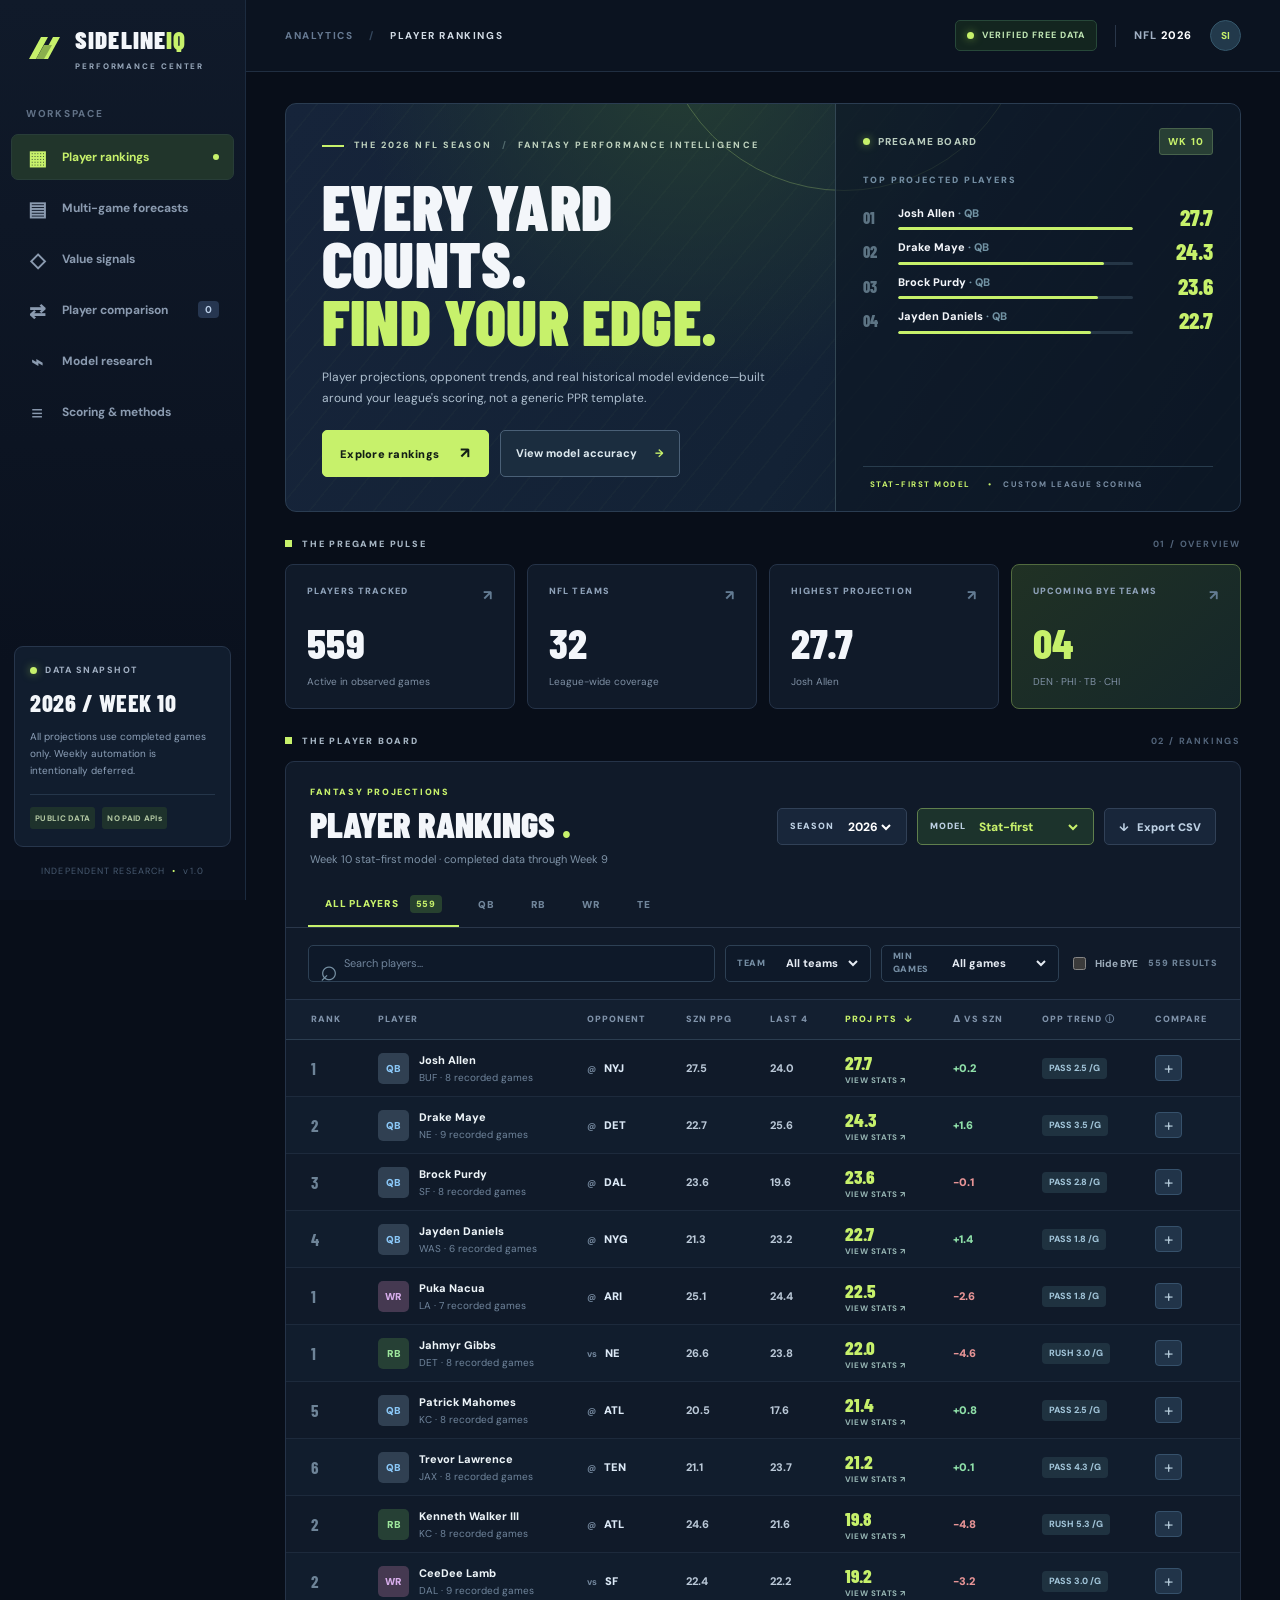
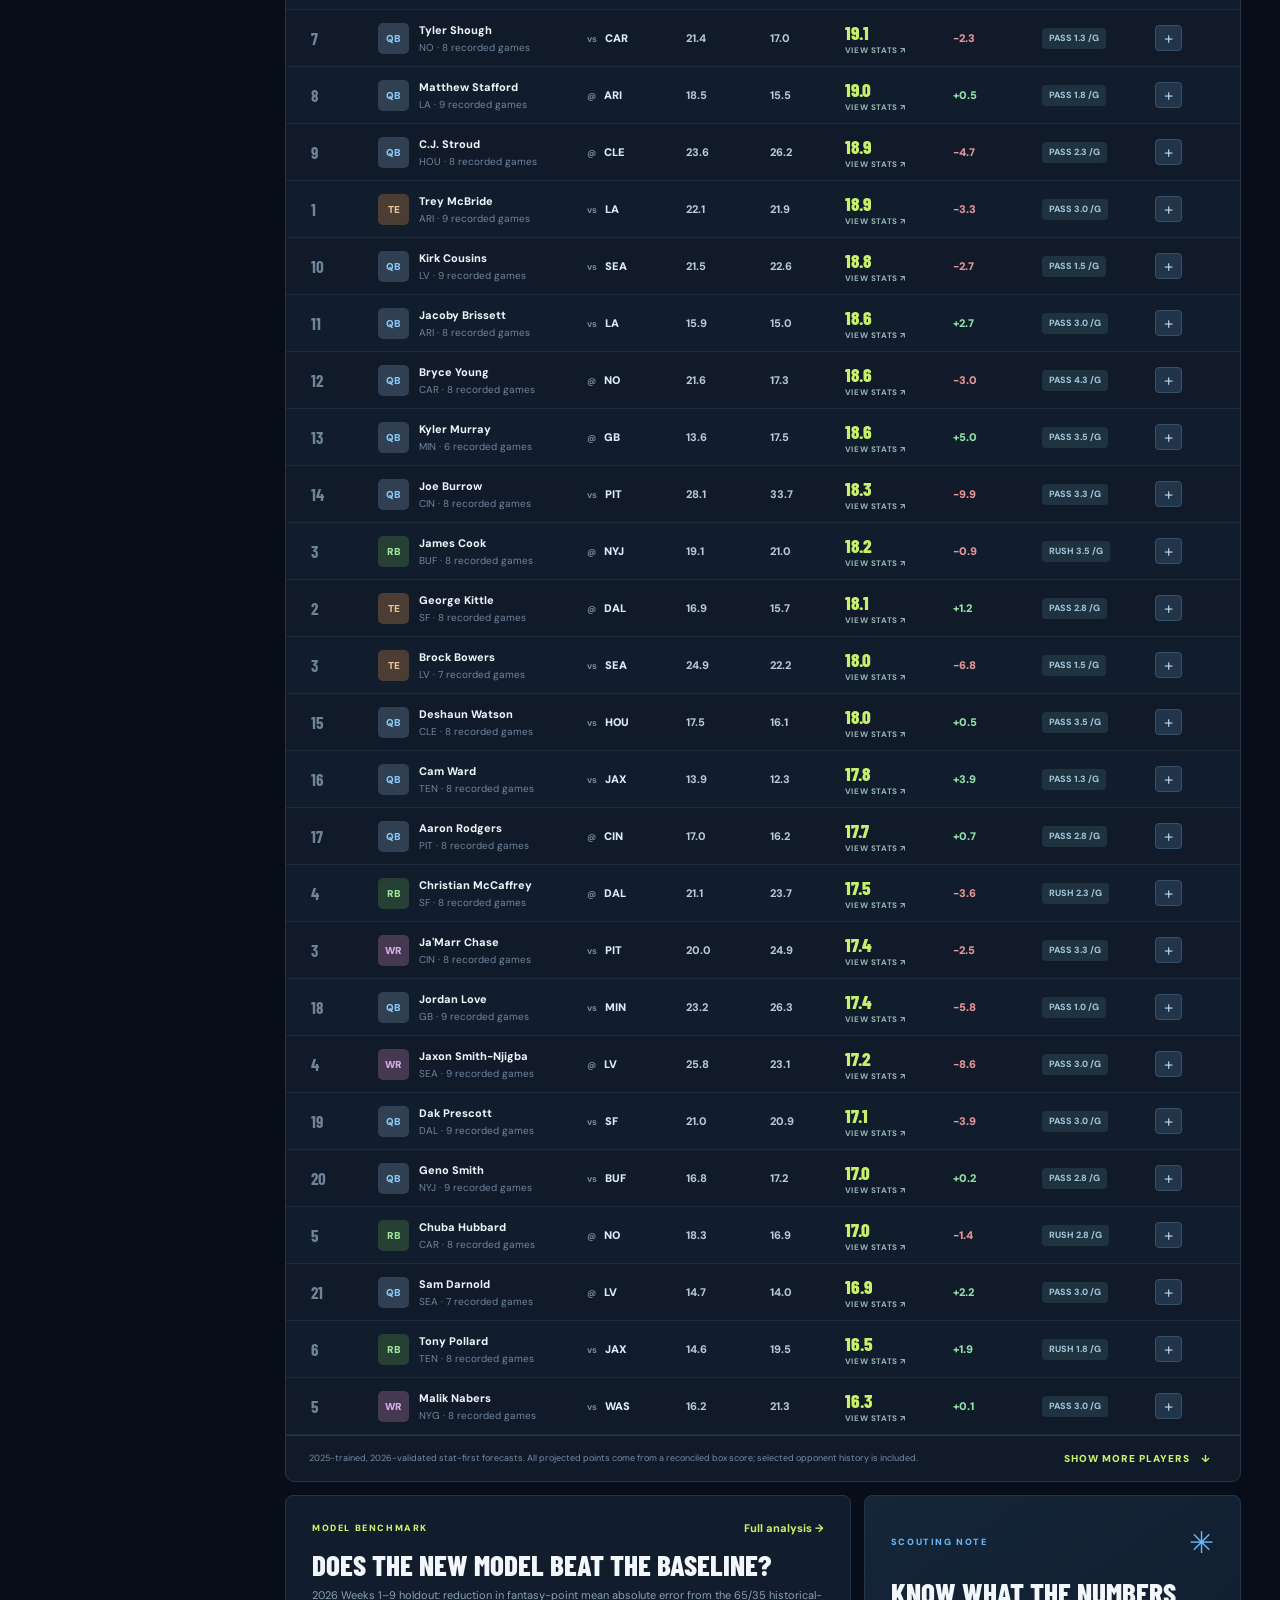
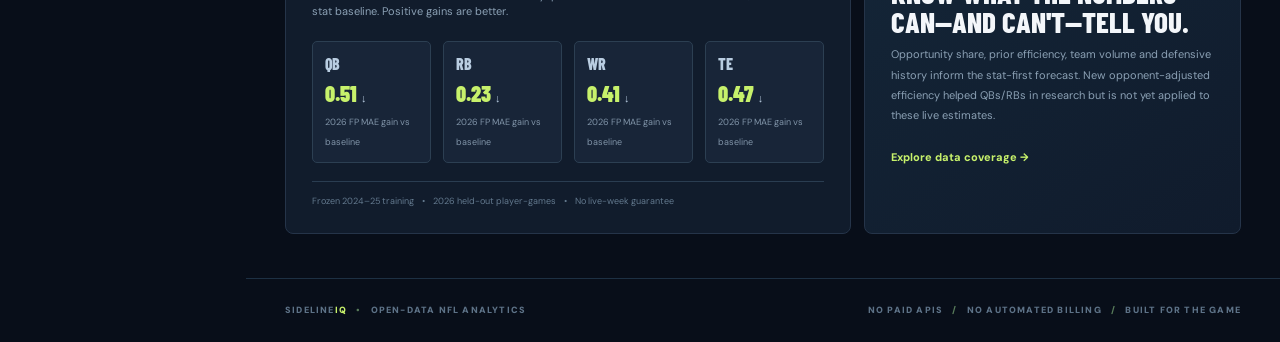
==== commit 9e008d72: "Add Week 9 research forecasts and value signals to Sideline IQ" ====
--- a/index.html
+++ b/index.html
@@ -20,6 +20,8 @@
       <div class="nav-label">WORKSPACE</div>
       <nav class="nav-items">
         <button class="nav-item active" data-view="rankings" aria-current="page"><span class="nav-icon">▦</span><span>Player rankings</span><span class="nav-indicator"></span></button>
+        <button class="nav-item" data-view="forecasts"><span class="nav-icon">▤</span><span>Multi-game forecasts</span></button>
+        <button class="nav-item" data-view="value"><span class="nav-icon">◇</span><span>Value signals</span></button>
         <button class="nav-item" data-view="comparison"><span class="nav-icon">⇄</span><span>Player comparison</span><span id="compareNavCount" class="nav-count">0</span></button>
         <button class="nav-item" data-view="research"><span class="nav-icon">⌁</span><span>Model research</span></button>
         <button class="nav-item" data-view="methodology"><span class="nav-icon">≡</span><span>Scoring & methods</span></button>
@@ -142,6 +144,49 @@
           </div>
         </section>
 
+        <section id="view-forecasts" class="view alt-view" aria-labelledby="forecastHeading">
+          <div class="alt-head lab-head"><div class="eyebrow"><span class="eyebrow-line"></span> WEEK 9 DATA CUTOFF / RESEARCH V1</div>
+            <h1 id="forecastHeading">See the next game.<br/><em>See the season.</em></h1>
+            <p>A separate 251-player research forecast for the next scheduled game, next four team games, and the rest of the regular season. Each fantasy projection is calculated from its predicted passing, rushing and receiving stats.</p>
+            <span class="lab-warning">RESEARCH PREVIEW · CONDITIONAL ON PLAYING · WEEK 10 RESULTS EXCLUDED</span>
+          </div>
+          <div id="labLoad" class="lab-status" role="status">Loading the 251-player forecast snapshot…</div>
+          <div class="lab-summary" id="labSummary" hidden></div>
+          <div class="board lab-board">
+            <div class="board-header"><div><div class="board-caption">MULTI-HORIZON FORECAST</div><h2>Upcoming player projections <span class="title-dot">.</span></h2><p>Game totals, four scheduled games and ROS totals—by the same underlying research data.</p></div>
+              <button class="outline-btn" id="labCsv">↓ <span>Export forecasts</span></button>
+            </div>
+            <div class="filter-row lab-filters"><label class="search-box"><span aria-hidden="true">⌕</span><input id="forecastSearch" placeholder="Find a player or team…" aria-label="Search forecast players"/></label>
+              <label class="filter-select">POSITION <select id="forecastPos" aria-label="Filter forecast position"><option value="ALL">All positions</option><option value="QB">QB</option><option value="RB">RB</option><option value="WR">WR</option><option value="TE">TE</option></select></label>
+              <span class="result-label" id="forecastCount">— PLAYERS</span></div>
+            <div class="table-scroller"><table class="ranking-table lab-table"><thead><tr>
+              <th>PLAYER</th><th>NEXT GAME</th><th><button class="sort-btn" data-forecast-sort="next">GAME PTS</button></th>
+              <th><button class="sort-btn" data-forecast-sort="four">NEXT 4 PTS</button></th><th><button class="sort-btn" data-forecast-sort="ros">ROS PTS</button></th>
+              <th><button class="sort-btn" data-forecast-sort="gap">MODEL − RECENT</button></th><th>PLAYER CARD</th>
+            </tr></thead><tbody id="forecastRows"><tr><td colspan="7" class="table-loading">Loading research projections…</td></tr></tbody></table></div>
+            <div class="board-footer"><span>Weeks 2+ are allocations of horizon totals, not independent opponent-specific forecasts.</span><button id="labMore" class="show-more">SHOW MORE PLAYERS ↓</button></div>
+          </div>
+          <div class="lab-note">Next-four and ROS projections are sums across scheduled games, not per-game averages. All projections omit injury, availability and participation adjustments. Historical error bands in player cards are <strong>not calibrated prediction intervals</strong>.</div>
+        </section>
+
+        <section id="view-value" class="view alt-view" aria-labelledby="valueHeading">
+          <div class="alt-head lab-head"><div class="eyebrow"><span class="eyebrow-line"></span> PRODUCTION VS MODEL / RESEARCH V1</div>
+            <h1 id="valueHeading">Spot the gap.<br/><em>Question the price.</em></h1>
+            <p>Compare a player's next-game statistical forecast with their last six recorded appearances. A positive gap flags modeled improvement; a negative gap flags potential regression. Neither proves underlying talent, trade value or injury status.</p>
+            <span class="lab-warning">DESCRIPTIVE SIGNALS ONLY · NO MARKET PRICES OR INDEPENDENT TALENT SCORES</span>
+          </div>
+          <div class="lab-value-filter"><label class="search-box"><span aria-hidden="true">⌕</span><input id="valueSearch" placeholder="Search players…" aria-label="Search value candidates"/></label>
+            <label class="filter-select">POSITION <select id="valuePos" aria-label="Filter value position"><option value="ALL">All positions</option><option value="QB">QB</option><option value="RB">RB</option><option value="WR">WR</option><option value="TE">TE</option></select></label></div>
+          <div class="lab-value-grid"><section class="lab-signal-panel"><div class="lab-panel-top"><span class="microtag">MODEL ABOVE RECENT FORM</span><strong>Positive gap ↑</strong></div><p>Possible rebound or increased production, conditional on playing.</p><div id="valuePositive"></div></section>
+            <section class="lab-signal-panel"><div class="lab-panel-top"><span class="microtag">MODEL BELOW RECENT FORM</span><strong>Negative gap ↓</strong></div><p>Recent scoring exceeds this model's next-game expectation.</p><div id="valueNegative"></div></section></div>
+          <div class="lab-metric-panel"><div class="lab-panel-top"><div><span class="microtag">METRIC EFFECTIVENESS / HISTORICAL 2025</span><h2>Which inputs improved the estimates?</h2></div>
+            <label class="filter-select">POSITION <select id="metricPos" aria-label="Filter metric study position"><option value="QB">QB</option><option value="RB">RB</option><option value="WR">WR</option><option value="TE">TE</option></select></label></div>
+            <p>This compares the basic model with the fuller feature group on 2025 stat-by-stat research. Positive percentage-point changes favored the added features; negative changes did not. It does not establish causality or validate the exact released horizon model.</p>
+            <div class="table-scroller"><table class="ranking-table lab-table"><thead><tr><th>STAT FORECAST</th><th>BASIC VS BASELINE</th><th>FULL VS BASELINE</th><th>ADDED FEATURES Δ</th></tr></thead><tbody id="labMetricRows"></tbody></table></div>
+            <p class="lab-caveat">The requested NGS-style separation, cushion, RYOE, time-to-throw and CPOE inputs are not all verified in this free snapshot. We show only tested historical feature groups and explicitly leave independent talent scores unavailable.</p>
+          </div>
+        </section>
+
         <section id="view-comparison" class="view alt-view" aria-labelledby="compareHeading">
           <div class="alt-head"><div class="eyebrow"><span class="eyebrow-line"></span> DECISION WORKBENCH / 02</div><h1 id="compareHeading">Head-to-head.<br/><em>No guesswork.</em></h1><p>Pin two players from the rankings to compare their expected points, four-game form, and weekly consistency.</p></div>
           <div class="compare-pickers">
@@ -193,6 +238,13 @@
     <div class="drawer-head"><span>PLAYER INTELLIGENCE</span><button class="drawer-close" id="drawerClose" aria-label="Close player details">×</button></div>
     <div id="drawerContent"></div>
   </aside>
-  <script src="./assets/app.js?v=stat-first-20261115" defer></script>
+  <div class="drawer-backdrop" id="labDrawerBackdrop" hidden></div>
+  <aside class="player-drawer" id="labDrawer" aria-label="Research player card" aria-modal="true" role="dialog" hidden>
+    <div class="drawer-head"><span>RESEARCH PLAYER CARD</span><button class="drawer-close" id="labDrawerClose" aria-label="Close research player card">×</button></div>
+    <div id="labDrawerContent"></div>
+  </aside>
+  <script src="./assets/research-lab.js?v=research-v1-20261115" defer></script>
+  <script src="./assets/app.js?v=research-v1-20261115" defer></script>
 </body>
 </html>
+
--- a/assets/styles.css
+++ b/assets/styles.css
@@ -64,3 +64,63 @@
 .point-total strong{font:900 25px var(--head);color:var(--lime)}
 .research-caveat{font-size:10px;color:#90a7b7;margin:20px 0 0;line-height:1.7}
 @media(max-width:740px){.board-header-actions{flex-wrap:wrap;justify-content:flex-start}.model-wrap{flex:1 1 auto}.model-wrap select{width:100%}}
+
+/* 251-player stat-first research release: two views, one static dataset. */
+.lab-head{background:radial-gradient(circle at 85% 0%,#234133,#122238 52%,#101926)}
+.lab-warning,.lab-card-warning{display:inline-block;color:#d7e7aa;border:1px solid #526247;background:#2a3928;border-radius:4px;padding:7px 10px;font-size:9px;font-weight:900;letter-spacing:1.0px}
+.lab-status{background:#13243a;border:1px solid #2a4861;border-radius:7px;padding:18px 22px;margin-bottom:16px;color:#acbed2;font-size:12px}
+.lab-status.lab-error{background:#3d252d;color:#ffd3d8;border-color:#9a5360}
+.lab-summary{display:grid;grid-template-columns:repeat(4,minmax(0,1fr));gap:12px;margin:14px 0 20px}
+.lab-summary article{background:#142333;border:1px solid #2b4255;padding:17px 20px;border-radius:8px}
+.lab-summary strong{font:900 38px/1 var(--head);color:var(--lime);display:block}
+.lab-summary small{color:#92a7bb;font-size:9px;font-weight:900;letter-spacing:1.1px}
+.lab-board .board-header{flex-wrap:wrap}
+.lab-board .board-footer{gap:20px}
+.lab-board .board-footer span{max-width:650px}
+.lab-table{min-width:755px}
+.lab-table tbody td{font-size:12px;font-weight:800;white-space:nowrap}
+.lab-table tbody td:nth-child(3){color:var(--lime);font-family:var(--head);font-size:20px}
+.lab-table tbody td.lab-primary{color:var(--lime);font-family:var(--head);font-size:22px}
+.lab-table .lab-opponent{color:#b3c7d9;font-size:11px}
+.lab-table th:first-child,.lab-table td:first-child{padding-left:24px}
+.lab-player-link{border:0;background:none;color:#eaf2f8;display:flex;align-items:center;gap:10px;padding:0;text-align:left}
+.lab-player-link strong{display:block;font-size:12px;font-weight:900}.lab-player-link small{font-size:10px;color:#8197ad;display:block;margin-top:2px}
+.lab-player-link:hover strong{color:var(--lime)}
+.lab-open{background:#1d3540;color:var(--lime);border:1px solid #3b5e49;border-radius:4px;padding:7px 10px;font-size:9px;font-weight:900;letter-spacing:.7px;white-space:nowrap}
+.lab-open:hover{background:#2e4945}
+.lab-up{color:var(--green)!important}.lab-down{color:var(--red)!important}.lab-neutral{color:#a6b8c9!important}
+.lab-note{border-left:3px solid #b5d879;color:#98afbd;background:#132230;padding:16px 20px;margin:18px 0;font-size:11px;line-height:1.8}
+.lab-value-filter{display:flex;gap:13px;align-items:center;margin:8px 0 15px}.lab-value-filter .search-box{max-width:570px}
+.lab-value-grid{display:grid;grid-template-columns:repeat(2,minmax(0,1fr));gap:16px}
+.lab-signal-panel,.lab-metric-panel{border:1px solid #2a4255;background:#111f2e;border-radius:9px;padding:22px;min-width:0}
+.lab-panel-top{display:flex;gap:15px;align-items:center;justify-content:space-between;flex-wrap:wrap}
+.lab-panel-top strong{color:var(--lime);font:900 23px var(--head)}
+.lab-signal-panel>p,.lab-metric-panel>p{color:#8fa6ba;font-size:11px;line-height:1.8}
+.lab-signal-row{width:100%;display:flex;align-items:center;justify-content:space-between;gap:10px;text-align:left;padding:12px 2px;border:0;border-bottom:1px solid #293c4c;background:none;color:#e6edf4}
+.lab-signal-row:hover{background:#192c3a}.lab-signal-row>span:first-child{min-width:0}
+.lab-signal-row strong,.lab-signal-row small{display:block}.lab-signal-row strong{font-size:12px}
+.lab-signal-row small{font-size:9px;color:#839db2;line-height:1.7}
+.lab-signal-row>span:last-child{white-space:nowrap;text-align:right;font:900 22px var(--head)}
+.lab-signal-row>span:last-child small{font:600 10px var(--font);color:#879eb4}
+.lab-no-signal{padding:36px 10px;color:#8ca4b5;font-size:11px}
+.lab-metric-panel{margin-top:17px}.lab-metric-panel h2{font:900 33px var(--head);margin:8px 0 0;text-transform:uppercase}
+.lab-metric-panel .table-scroller{border-radius:5px;border:1px solid #314658;margin-top:17px}
+.lab-metric-panel .lab-table{min-width:540px}.lab-metric-name{text-transform:capitalize;color:#e1edf3}
+.lab-metric-panel .lab-table tbody td:nth-child(3){font:800 12px var(--font);color:#b8cbd9}
+.lab-caveat{border-top:1px solid #2f4355;margin-top:20px!important;padding-top:14px}
+.lab-card-warning{display:block;margin:20px 0 18px;text-align:center;letter-spacing:.8px}
+.lab-horizon-card{padding:17px;background:#15283a;border:1px solid #344b5c;border-radius:8px;margin-top:13px}
+.lab-horizon-heading{display:flex;justify-content:space-between;gap:15px;align-items:center;font-size:10px;font-weight:900;letter-spacing:1.1px;color:#c8dbd7}
+.lab-horizon-heading small{font-size:9px;color:#839db3;font-weight:700;letter-spacing:0}
+.lab-horizon-total{display:block;color:var(--lime);font:900 40px var(--head);margin:10px 0 13px}
+.lab-horizon-total small{font:900 12px var(--font);color:#a4bcad}
+.lab-stat-grid{display:grid;grid-template-columns:1fr 1fr;gap:8px}
+.lab-stat-grid>div{background:#1d3242;border-radius:4px;padding:7px 10px;display:flex;justify-content:space-between;gap:10px}
+.lab-stat-grid span{font-size:10px;color:#9bb4c7}.lab-stat-grid strong{font-size:11px;color:#e2eaf0}
+.lab-schedule{width:100%;border-collapse:collapse;margin:10px 0;font-size:11px}
+.lab-schedule th{text-align:left;background:#172c40;color:#8faabb;padding:8px 10px;font-size:9px}
+.lab-schedule td{border-bottom:1px solid #2a4052;padding:8px 10px;color:#c8d9e5}
+.lab-schedule td:last-child{color:var(--lime);font-weight:900;text-align:right}
+@media(max-width:900px){.lab-summary{grid-template-columns:repeat(2,1fr)}.lab-value-grid{grid-template-columns:1fr}}
+@media(max-width:530px){.lab-summary strong{font-size:29px}.lab-value-filter{flex-wrap:wrap}.lab-value-filter .search-box{flex-basis:100%}.lab-panel-top .filter-select{width:100%}.lab-horizon-heading{align-items:flex-start;flex-direction:column;gap:4px}.lab-stat-grid{grid-template-columns:1fr}}
+
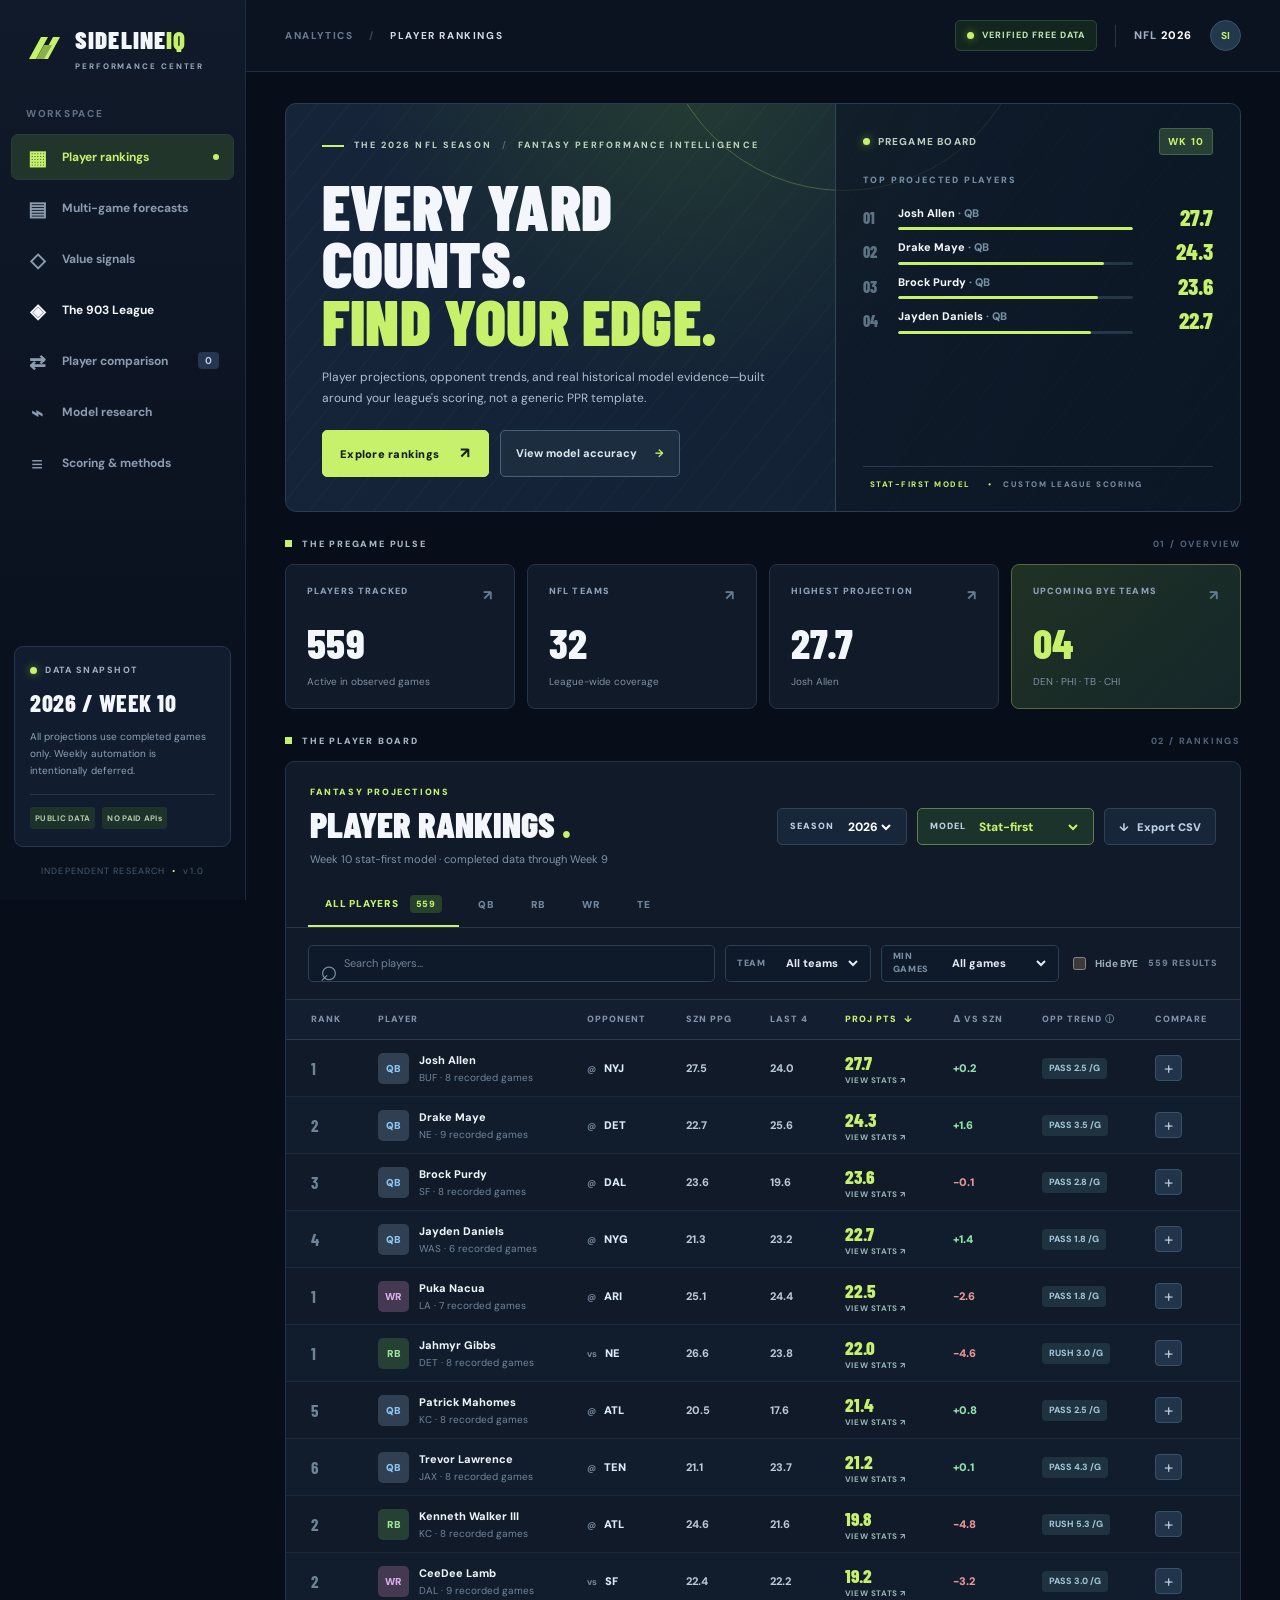
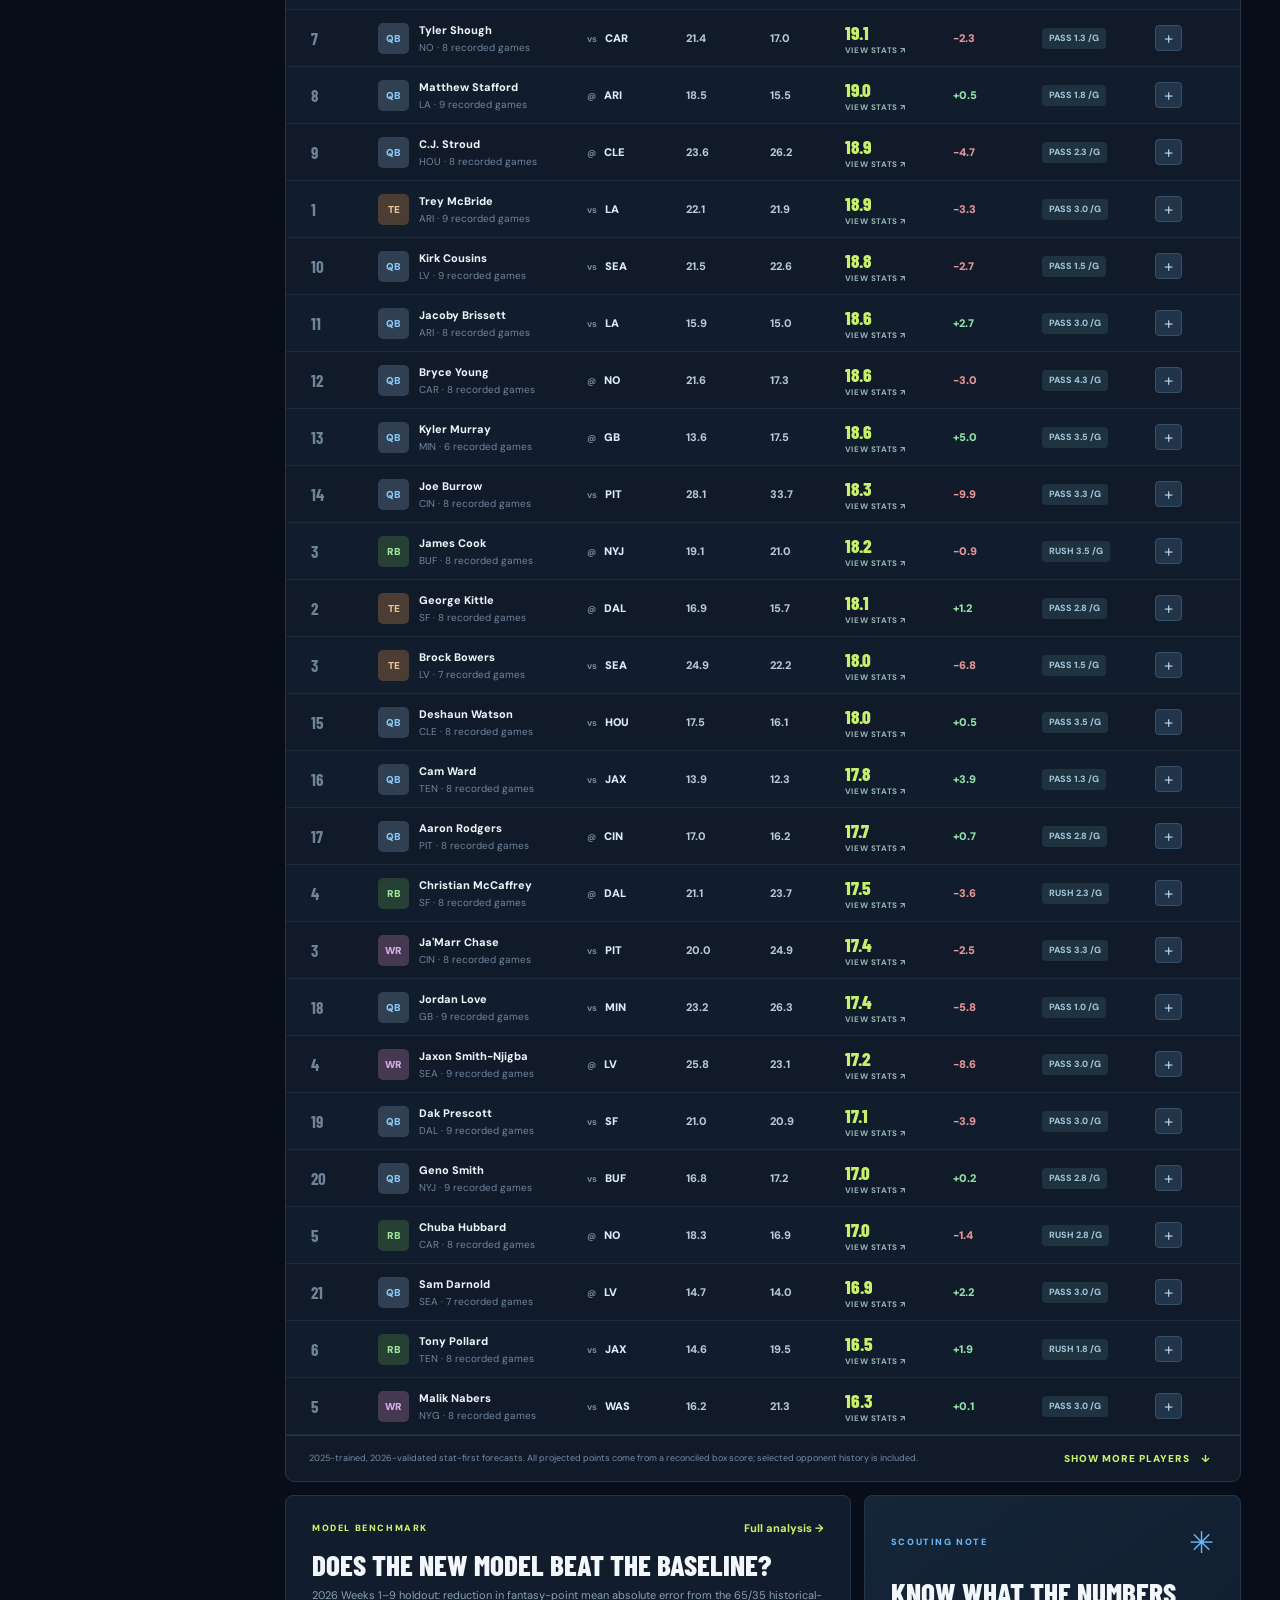
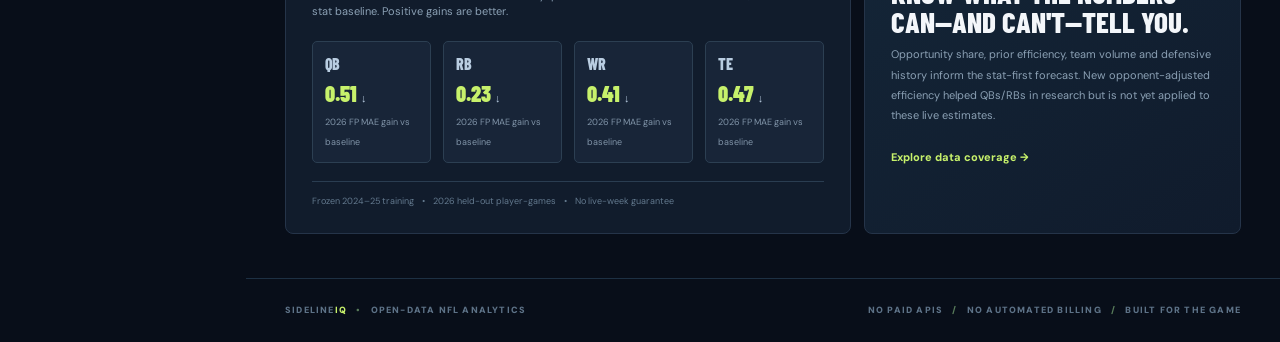
==== commit d9bb343e: "Link Sleeper league tab from dashboard navigation" ====
--- a/index.html
+++ b/index.html
@@ -6,7 +6,7 @@
   <meta name="theme-color" content="#080f1b" />
   <meta name="description" content="Independent NFL fantasy projections and matchup research. Custom scoring, verified free source data, and transparent model comparisons." />
   <title>Sideline Intelligence | NFL Performance Center</title>
-  <link rel="stylesheet" href="./assets/styles.css?v=stat-first-20261115" />
+  <link rel="stylesheet" href="./assets/styles.css?v=research-v1-20261115" />
 </head>
 <body>
   <div class="shell">
@@ -22,6 +22,7 @@
         <button class="nav-item active" data-view="rankings" aria-current="page"><span class="nav-icon">▦</span><span>Player rankings</span><span class="nav-indicator"></span></button>
         <button class="nav-item" data-view="forecasts"><span class="nav-icon">▤</span><span>Multi-game forecasts</span></button>
         <button class="nav-item" data-view="value"><span class="nav-icon">◇</span><span>Value signals</span></button>
+        <a class="nav-item" href="./sleeper.html" style="text-decoration:none;color:inherit"><span class="nav-icon">◈</span><span>The 903 League</span></a>
         <button class="nav-item" data-view="comparison"><span class="nav-icon">⇄</span><span>Player comparison</span><span id="compareNavCount" class="nav-count">0</span></button>
         <button class="nav-item" data-view="research"><span class="nav-icon">⌁</span><span>Model research</span></button>
         <button class="nav-item" data-view="methodology"><span class="nav-icon">≡</span><span>Scoring & methods</span></button>
@@ -243,7 +244,7 @@
     <div class="drawer-head"><span>RESEARCH PLAYER CARD</span><button class="drawer-close" id="labDrawerClose" aria-label="Close research player card">×</button></div>
     <div id="labDrawerContent"></div>
   </aside>
-  <script src="./assets/research-lab.js?v=research-v1-20261115" defer></script>
+  <script src="./assets/research-lab.js?v=research-v1-metrics-20261115" defer></script>
   <script src="./assets/app.js?v=research-v1-20261115" defer></script>
 </body>
 </html>
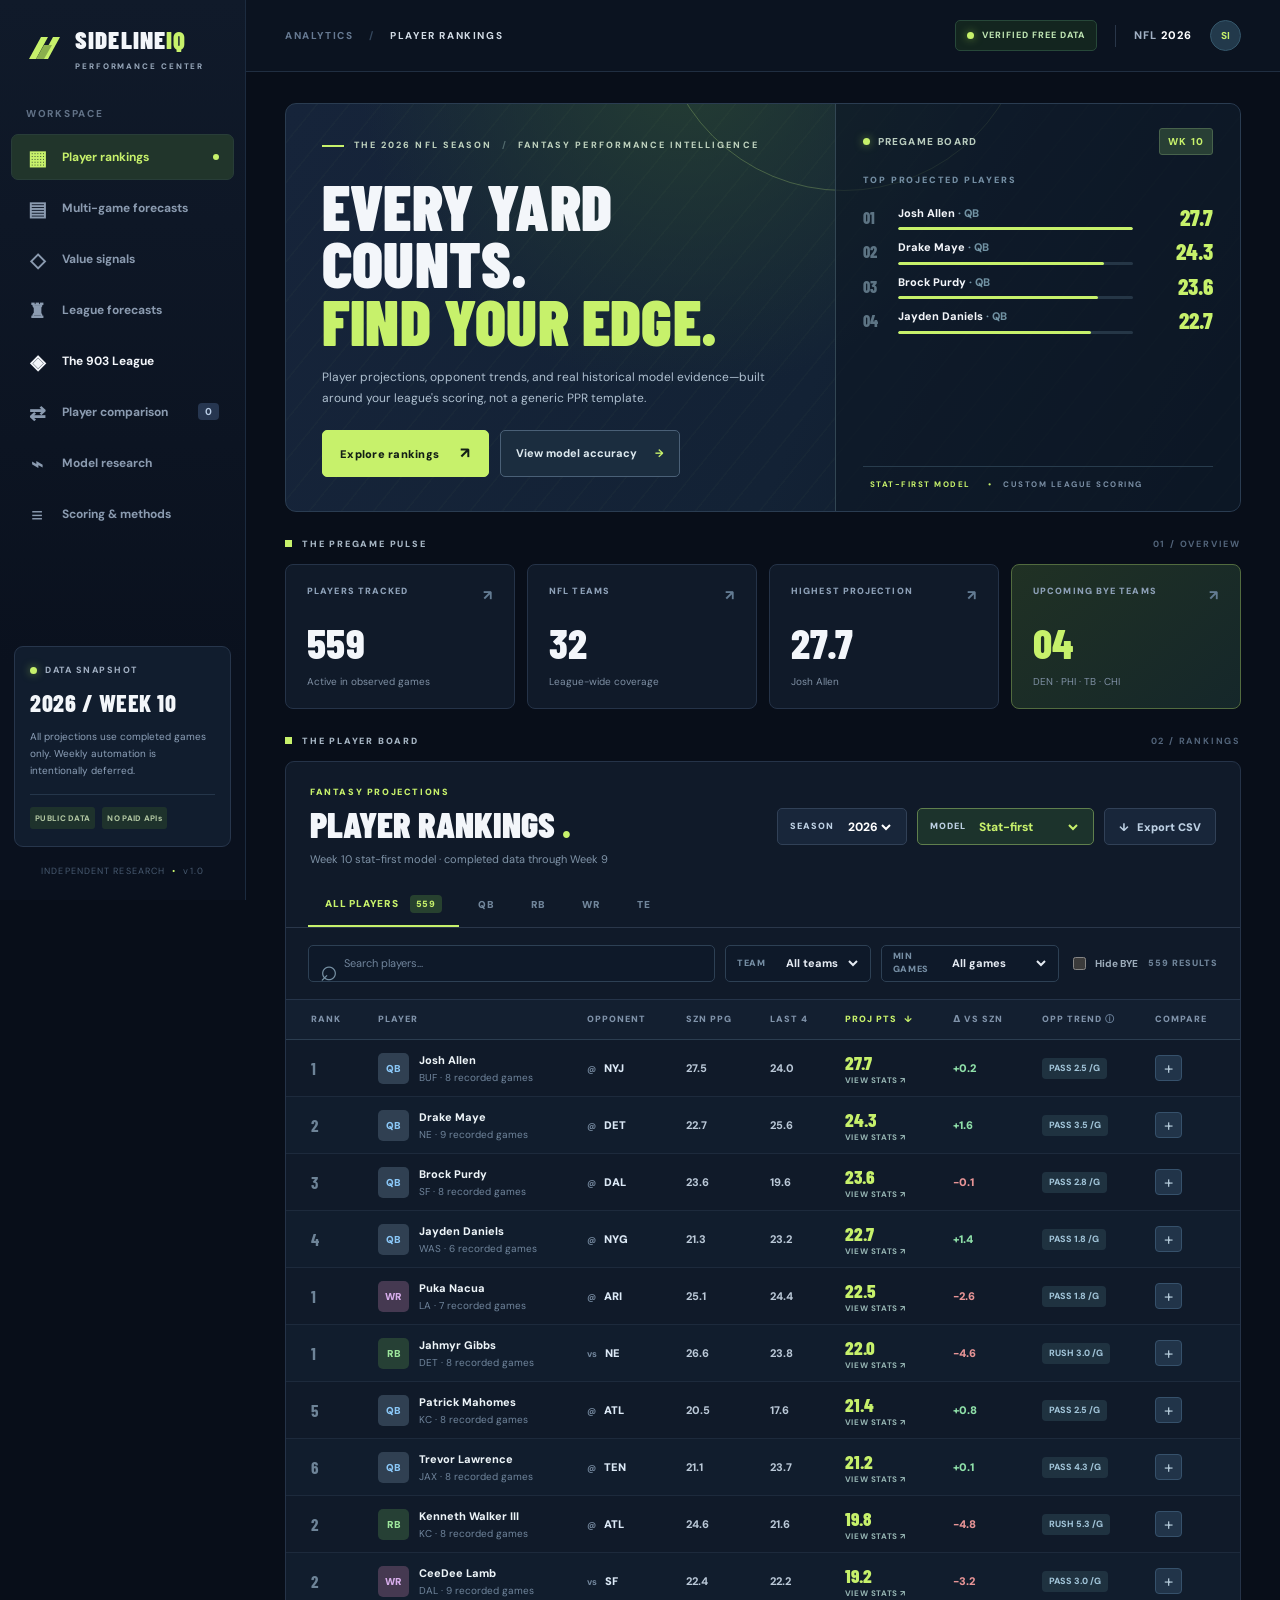
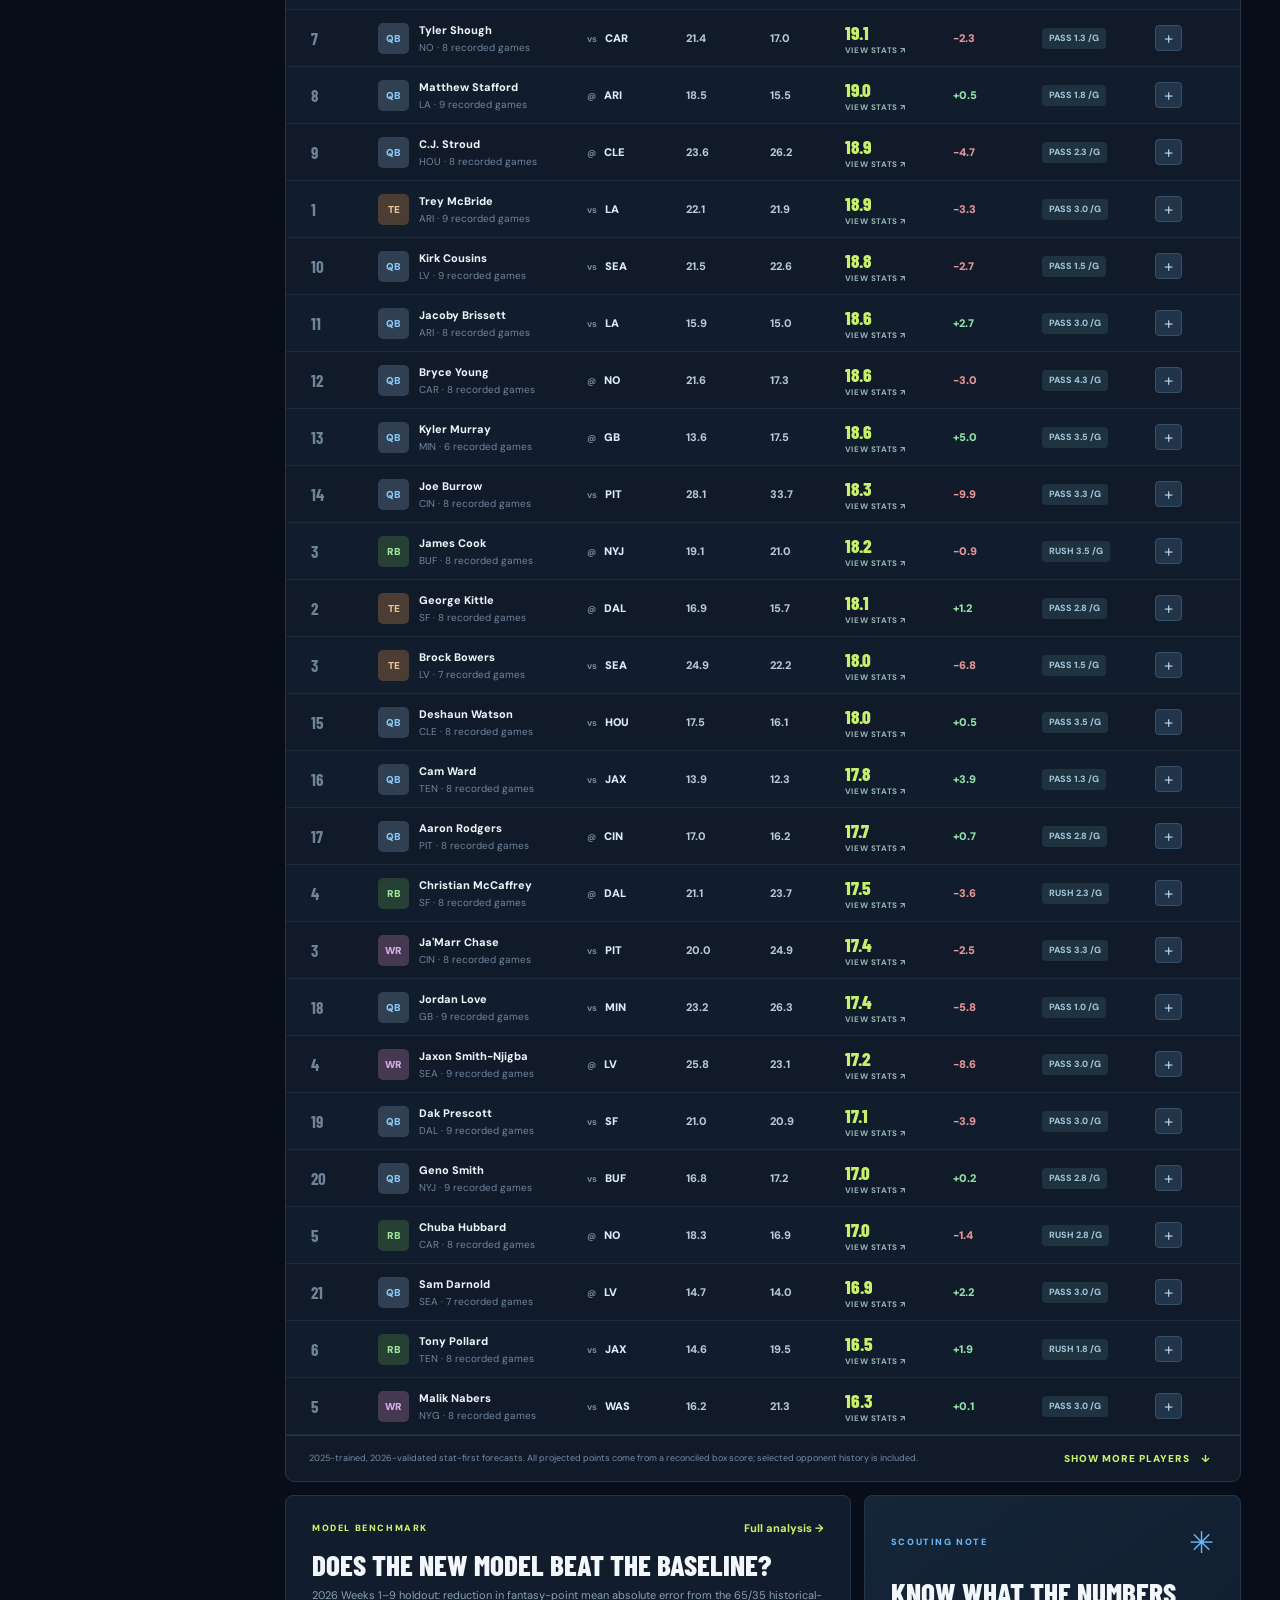
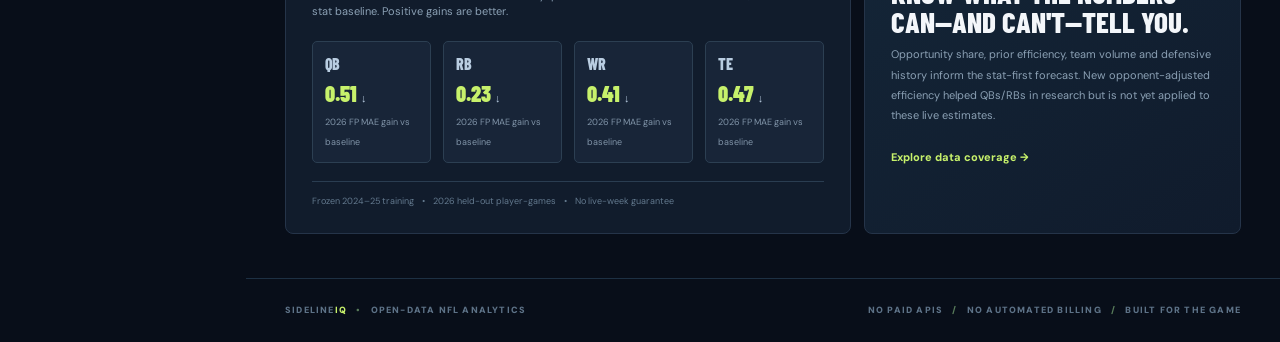
==== commit 24e01117: "Integrate optimized Sleeper projections alongside existing league page" ====
--- a/index.html
+++ b/index.html
@@ -6,7 +6,7 @@
   <meta name="theme-color" content="#080f1b" />
   <meta name="description" content="Independent NFL fantasy projections and matchup research. Custom scoring, verified free source data, and transparent model comparisons." />
   <title>Sideline Intelligence | NFL Performance Center</title>
-  <link rel="stylesheet" href="./assets/styles.css?v=research-v1-20261115" />
+  <link rel="stylesheet" href="./assets/styles.css?v=sleeper-league-20261115" />
 </head>
 <body>
   <div class="shell">
@@ -22,6 +22,7 @@
         <button class="nav-item active" data-view="rankings" aria-current="page"><span class="nav-icon">▦</span><span>Player rankings</span><span class="nav-indicator"></span></button>
         <button class="nav-item" data-view="forecasts"><span class="nav-icon">▤</span><span>Multi-game forecasts</span></button>
         <button class="nav-item" data-view="value"><span class="nav-icon">◇</span><span>Value signals</span></button>
+        <button class="nav-item" data-view="league"><span class="nav-icon">♜</span><span>League forecasts</span></button>
         <a class="nav-item" href="./sleeper.html" style="text-decoration:none;color:inherit"><span class="nav-icon">◈</span><span>The 903 League</span></a>
         <button class="nav-item" data-view="comparison"><span class="nav-icon">⇄</span><span>Player comparison</span><span id="compareNavCount" class="nav-count">0</span></button>
         <button class="nav-item" data-view="research"><span class="nav-icon">⌁</span><span>Model research</span></button>
@@ -188,6 +189,33 @@
           </div>
         </section>
 
+        <section id="view-league" class="view alt-view" aria-labelledby="leagueHeading">
+          <div class="alt-head lab-head"><div class="eyebrow"><span class="eyebrow-line"></span> THE 903 LEAGUE / SLEEPER × SIDELINE IQ</div>
+            <h1 id="leagueHeading">Your league.<br/><em>Our projections.</em></h1>
+            <p>All fantasy teams, lineup projections, league matchups and rest-of-season outlooks—using Sleeper's public roster data and our independent Week 9 statistical forecasts.</p>
+            <span class="lab-warning">FREE LIVE ROSTER LOOKUP · FROZEN RESEARCH THROUGH WEEK 9 · NO INJURY OR SNAP ADJUSTMENT</span>
+          </div>
+          <div class="league-connect"><div><span class="microtag">SLEEPER LEAGUE</span><label for="sleeperLeagueId">League ID or Sleeper link</label>
+              <input id="sleeperLeagueId" value="1312056699070197760" autocomplete="off" inputmode="text" aria-label="Sleeper league ID or link" />
+              <small>Saved only in this browser. Change the ID to inspect another league.</small></div>
+            <button class="primary-btn" id="sleeperConnect">Load / refresh league ↻</button></div>
+          <div class="lab-status" id="sleeperStatus" role="status">Open this tab to load The 903 League. No login or API key required.</div>
+          <div class="league-overview" id="sleeperOverview" hidden></div>
+          <div class="league-controls" id="sleeperControls" hidden>
+            <label class="filter-select">WEEK <select id="sleeperWeek" aria-label="Select forecast week"><option value="10">10</option><option value="11">11</option><option value="12">12</option><option value="13">13</option><option value="14">14</option><option value="15">15</option><option value="16">16</option><option value="17">17</option><option value="18">18</option></select></label>
+            <div class="league-horizons" role="group" aria-label="League projection horizon">
+              <button class="active" data-league-horizon="week">Selected week</button><button data-league-horizon="four">Next 4 weeks</button><button data-league-horizon="ros">ROS</button>
+            </div>
+          </div>
+          <div id="sleeperMatchups" class="league-matchups"></div>
+          <div class="league-section-label"><h2>Projected league standings <span class="title-dot">.</span></h2><p>Optimized starting lineups under your league's roster positions—not Sleeper's live fantasy scores.</p></div>
+          <div class="league-table-wrap"><div class="table-scroller"><table class="ranking-table league-table"><thead><tr>
+            <th>RANK</th><th>FANTASY TEAM</th><th>RECORD</th><th>PROJECTED STARTER POINTS</th><th>MODELED COVERAGE</th><th>VIEW</th>
+          </tr></thead><tbody id="sleeperTeams"><tr><td colspan="6" class="table-loading">League projections will appear here.</td></tr></tbody></table></div></div>
+          <div id="sleeperDetail" class="league-detail"></div>
+          <p class="lab-note">These projections assume the current roster stays intact and that projected players participate. The system optimizes a potential lineup for each scheduled week; it does <strong>not</strong> predict managers' actual start/sit decisions. Missing model coverage is disclosed, not treated as evidence of zero player ability. Scoring uses the eight fantasy categories approved for Sideline IQ, which may differ from ancillary Sleeper league settings.</p>
+        </section>
+
         <section id="view-comparison" class="view alt-view" aria-labelledby="compareHeading">
           <div class="alt-head"><div class="eyebrow"><span class="eyebrow-line"></span> DECISION WORKBENCH / 02</div><h1 id="compareHeading">Head-to-head.<br/><em>No guesswork.</em></h1><p>Pin two players from the rankings to compare their expected points, four-game form, and weekly consistency.</p></div>
           <div class="compare-pickers">
@@ -245,7 +273,9 @@
     <div id="labDrawerContent"></div>
   </aside>
   <script src="./assets/research-lab.js?v=research-v1-metrics-20261115" defer></script>
-  <script src="./assets/app.js?v=research-v1-20261115" defer></script>
+  <script src="./assets/sleeper-core.js?v=sleeper-league-20261115" defer></script>
+  <script src="./assets/sleeper-league.js?v=sleeper-league-20261115" defer></script>
+  <script src="./assets/app.js?v=sleeper-league-20261115" defer></script>
 </body>
 </html>
 
--- a/assets/styles.css
+++ b/assets/styles.css
@@ -124,3 +124,54 @@
 @media(max-width:900px){.lab-summary{grid-template-columns:repeat(2,1fr)}.lab-value-grid{grid-template-columns:1fr}}
 @media(max-width:530px){.lab-summary strong{font-size:29px}.lab-value-filter{flex-wrap:wrap}.lab-value-filter .search-box{flex-basis:100%}.lab-panel-top .filter-select{width:100%}.lab-horizon-heading{align-items:flex-start;flex-direction:column;gap:4px}.lab-stat-grid{grid-template-columns:1fr}}
 
+/* The 903 League: browser-only public Sleeper roster and matchup integration. */
+.league-connect{display:flex;align-items:end;justify-content:space-between;gap:24px;padding:22px 25px;background:#111e2f;border:1px solid #2b4155;border-radius:9px;margin-bottom:16px}
+.league-connect>div{flex:1;max-width:640px;display:flex;flex-direction:column;gap:8px;min-width:0}
+.league-connect label{font-weight:900;font-size:12px;color:#e1eee7}
+.league-connect input{height:40px;border-radius:5px;border:1px solid #3b5364;background:#0d1826;color:#e4f1f6;padding:0 13px;width:100%;font-size:13px}
+.league-connect small{font-size:9px;color:#758ea4}
+.league-connect .primary-btn{white-space:nowrap;min-height:40px}
+.league-overview{display:grid;grid-template-columns:repeat(4,minmax(0,1fr));gap:12px;margin:17px 0}
+.league-overview article{border:1px solid #2a4155;background:#142335;border-radius:8px;padding:17px 20px}
+.league-overview strong{font:900 35px/1 var(--head);color:var(--lime);display:block;margin-bottom:8px}
+.league-overview small{font-size:9px;color:#8ca5b9;font-weight:900;letter-spacing:.9px}
+.league-controls{display:flex;flex-wrap:wrap;gap:15px;align-items:center;justify-content:space-between;margin:20px 0}
+.league-horizons{display:flex;flex-wrap:wrap;gap:6px}
+.league-horizons button{padding:10px 16px;border-radius:5px;background:#15253a;border:1px solid #33495d;color:#a8bdcc;font-size:11px;font-weight:900}
+.league-horizons button.active,.league-horizons button:hover{background:#243e2e;color:var(--lime);border-color:#51734d}
+.league-section-label{display:flex;align-items:baseline;justify-content:space-between;gap:17px;margin:24px 0 12px;flex-wrap:wrap}
+.league-section-label h2{font:900 32px var(--head);text-transform:uppercase;margin:0}
+.league-section-label p{font-size:10px;color:#8da4b7;margin:0;line-height:1.6}
+.league-matchup-grid{display:grid;grid-template-columns:repeat(2,minmax(0,1fr));gap:12px}
+.league-matchup{display:grid;grid-template-columns:1fr 27px 1fr;gap:7px;align-items:start;background:#101f2e;border:1px solid #30465a;border-radius:8px;padding:17px 19px}
+.league-matchup>div{display:flex;flex-direction:column;gap:5px;min-width:0}
+.league-matchup>div:last-of-type{text-align:right}
+.league-matchup strong{font-size:12px;color:#e8f1f5;line-height:1.3}
+.league-matchup small{font-size:10px;color:#7893a7}
+.league-matchup span{font:900 25px var(--head);color:var(--lime)}
+.league-matchup em{font-style:normal;text-align:center;color:#557489;font-weight:900;margin-top:23px;font-size:11px}
+.league-matchup p{grid-column:1/-1;border-top:1px solid #293e50;padding-top:9px;margin:9px 0 0;font-size:9px;color:#9fb4c8}
+.league-table-wrap{background:#111d2c;border:1px solid #2b4054;border-radius:9px;overflow:hidden}
+.league-table{min-width:770px}.league-table tbody td{font-size:12px;font-weight:800;white-space:nowrap}
+.league-table tbody tr.league-mine{background:#192e2a;border-left:3px solid var(--lime)}
+.league-team-link{background:none;border:0;color:#e9f2f8;text-align:left;padding:0}
+.league-team-link:hover strong{color:var(--lime)}.league-team-link strong{display:block;font-size:12px}.league-team-link small{display:block;color:#809bb0;font-size:10px}
+.league-point-value{color:var(--lime);font:900 23px var(--head)!important}
+.league-coverage{font-size:10px;color:#9dcbaa;background:#1b3530;padding:5px 8px;border-radius:4px}
+.league-coverage.low{color:#efc2a8;background:#49372e}
+.league-detail{margin-top:22px}.league-detail-grid{display:grid;grid-template-columns:minmax(0,1.4fr) minmax(0,.8fr);gap:14px}
+.league-detail-grid .lab-signal-panel{padding:24px}
+.league-detail-table{width:100%;border-collapse:collapse;font-size:11px;margin-top:13px}
+.league-detail-table th{text-align:left;font-size:9px;letter-spacing:.8px;color:#849db2;border-bottom:1px solid #344e5e;padding:10px}
+.league-detail-table td{padding:11px 9px;border-bottom:1px solid #283e50;color:#dde8ed}
+.league-detail-table td:last-child{text-align:right;font:900 19px var(--head);color:#899caf}
+.league-detail-table td.league-projected{color:var(--lime)}
+.league-detail-table small{display:block;color:#8196a9;font-size:9px}
+.league-slot{font-size:9px;letter-spacing:.8px;color:#a0b4c7;font-weight:900}
+.league-detail-stat{display:flex;justify-content:space-between;gap:12px;padding:14px 0;border-bottom:1px solid #2d4355;color:#a6bacc;font-size:10px;align-items:center}
+.league-detail-stat strong{font:900 23px var(--head);color:var(--lime);white-space:nowrap}
+.league-detail-grid p{color:#89a2b6;font-size:11px;line-height:1.7}
+@media(max-width:1030px){.league-matchup-grid{grid-template-columns:1fr}.league-overview{grid-template-columns:repeat(2,minmax(0,1fr))}}
+@media(max-width:740px){.league-connect{align-items:stretch;flex-direction:column;padding:18px}.league-connect .primary-btn{width:100%}.league-controls{align-items:stretch;flex-direction:column}.league-controls .filter-select{align-self:flex-start}.league-detail-grid{grid-template-columns:1fr}}
+@media(max-width:430px){.league-overview strong{font-size:29px}.league-matchup{padding:15px 12px}.league-horizons button{padding:9px 11px;font-size:10px}}
+
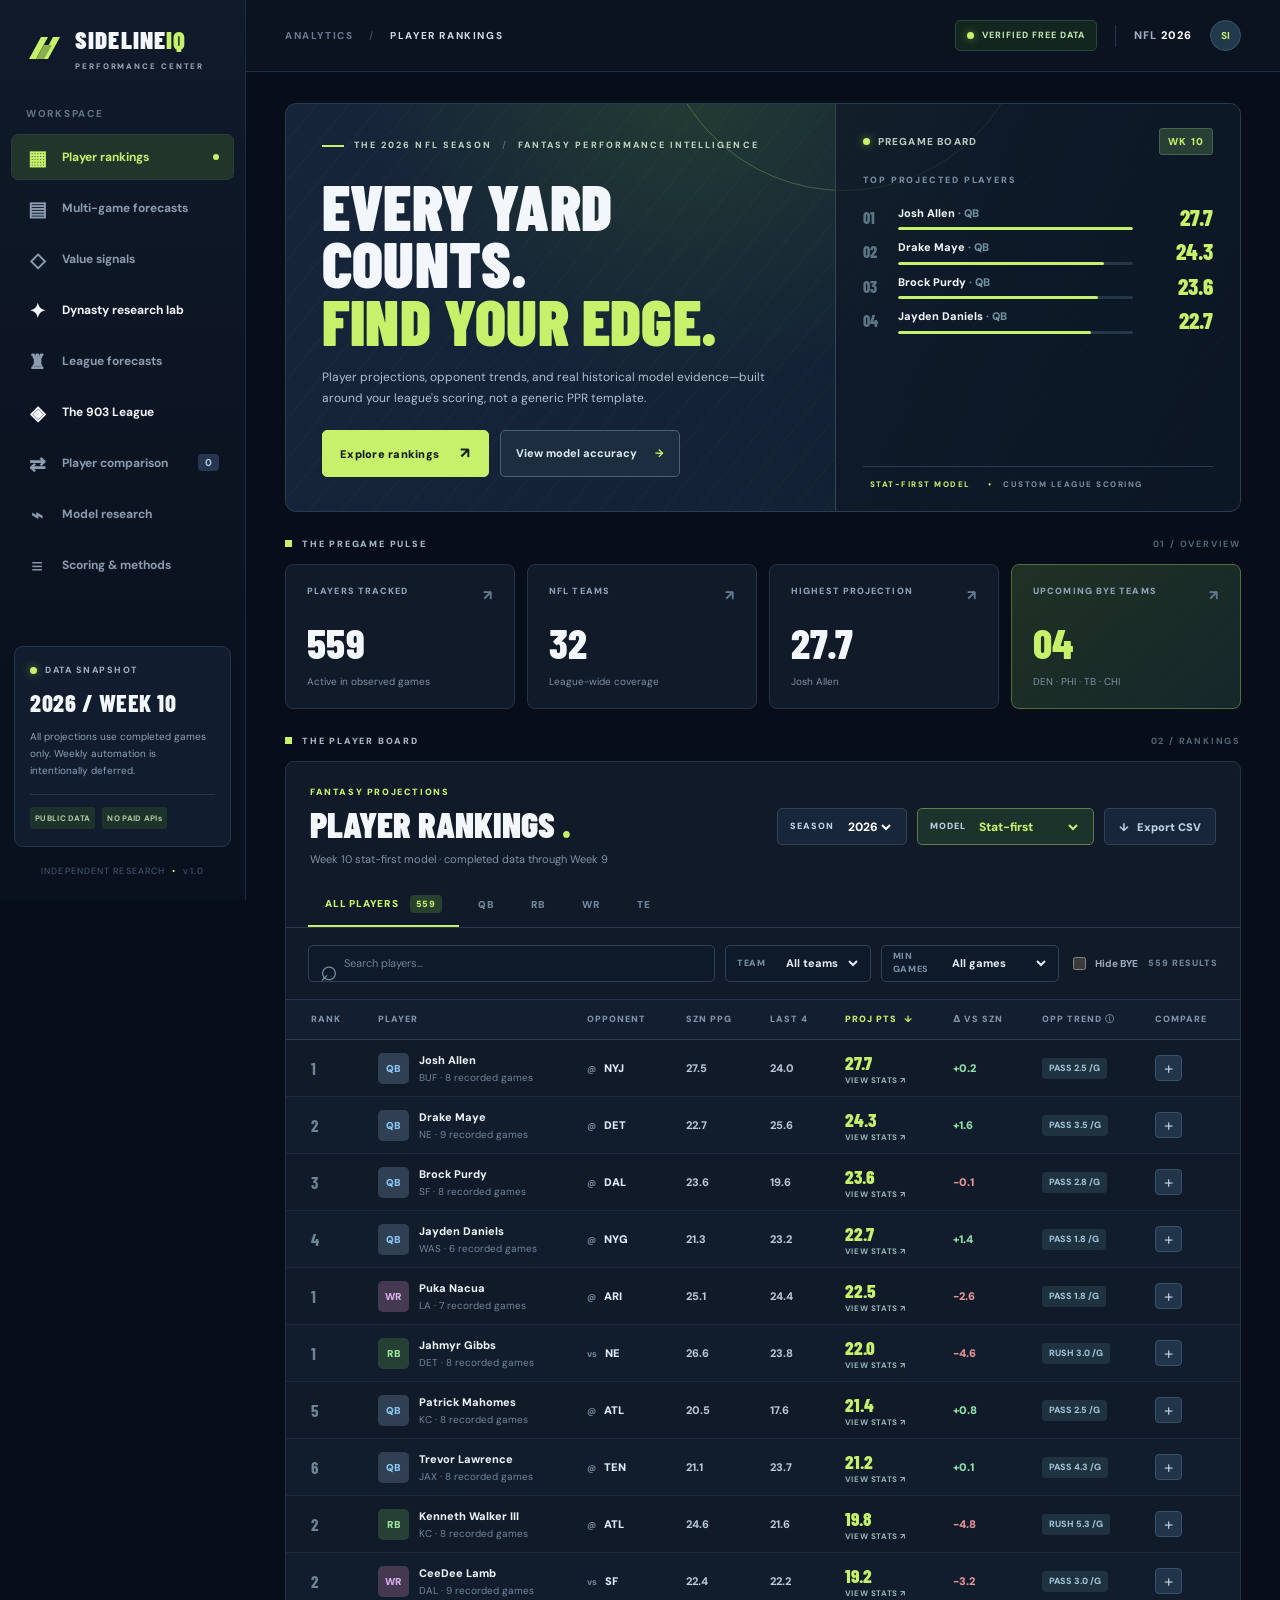
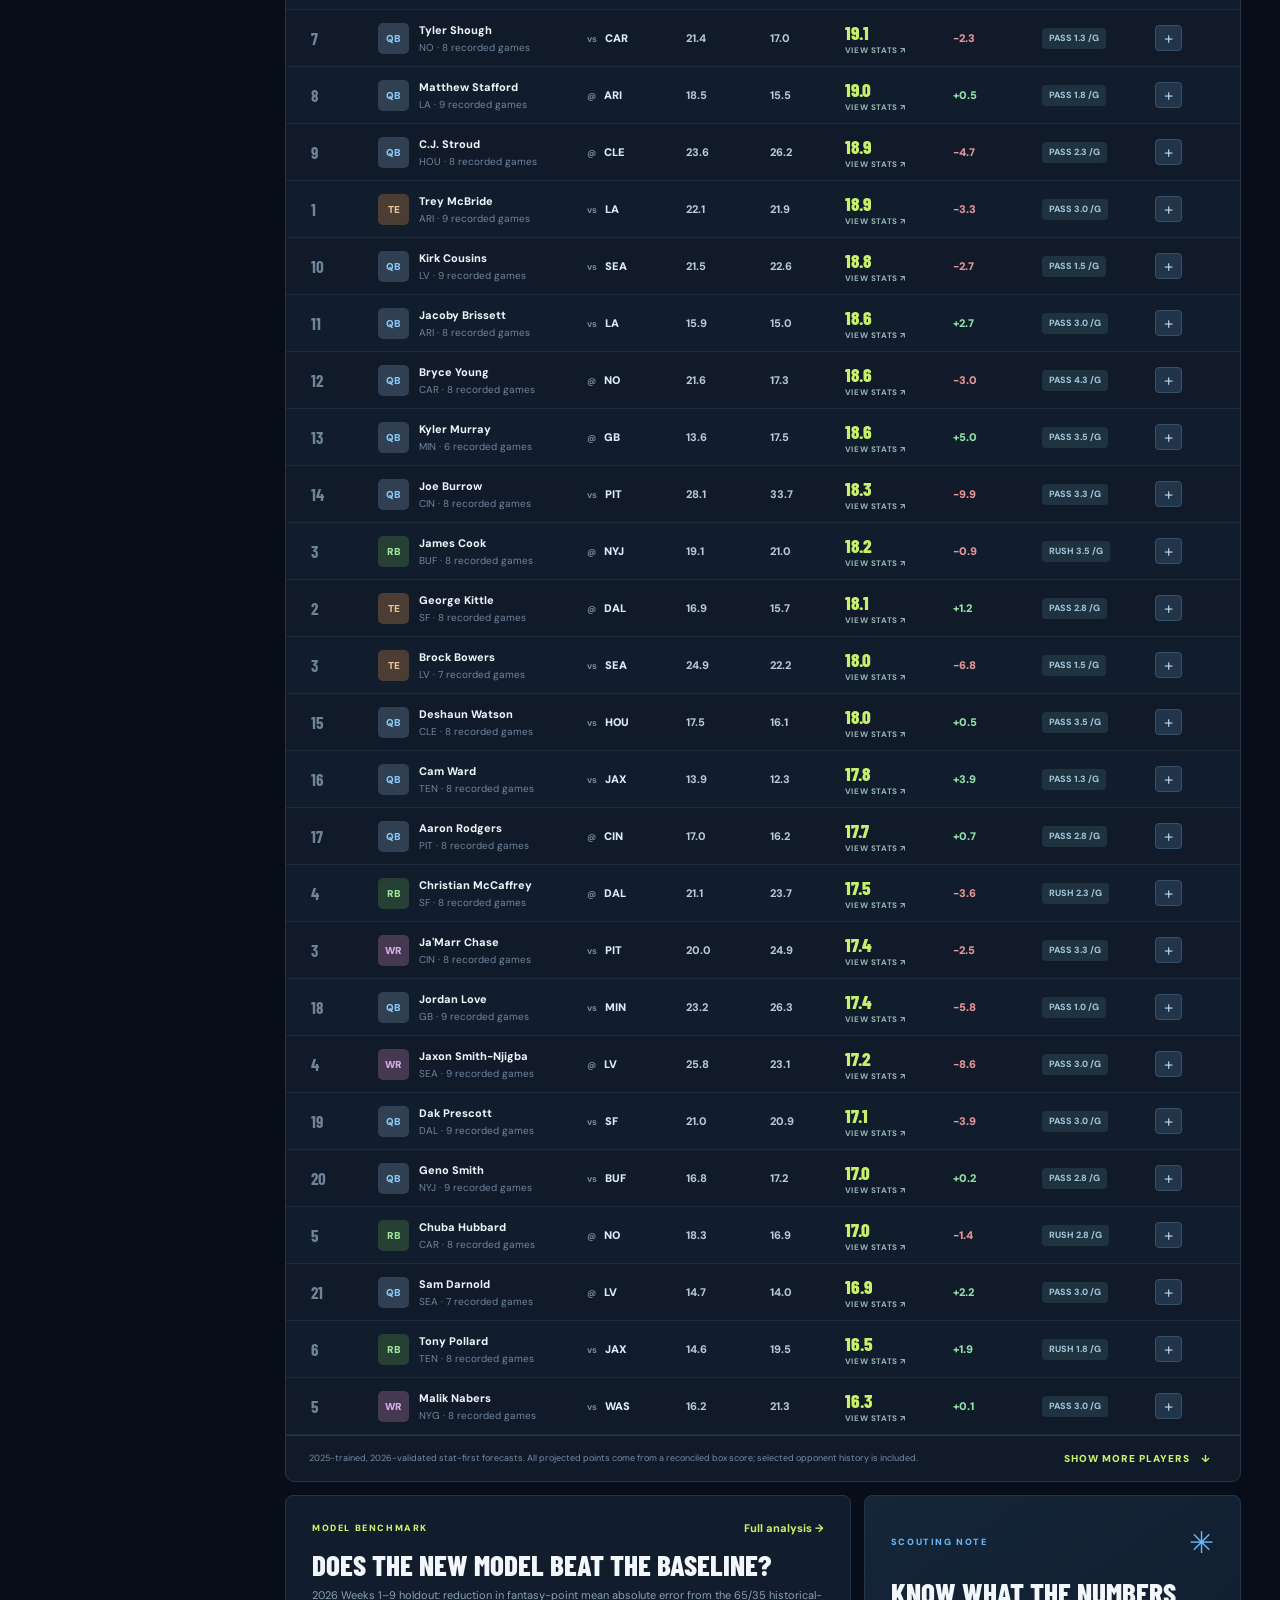
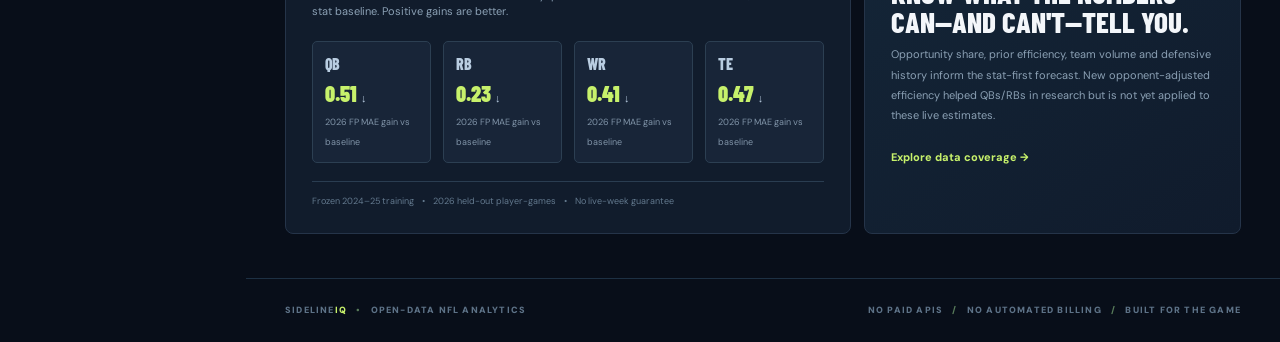
==== commit f8d7500f: "Link native research lab from Sideline IQ sidebar" ====
--- a/index.html
+++ b/index.html
@@ -22,6 +22,7 @@
         <button class="nav-item active" data-view="rankings" aria-current="page"><span class="nav-icon">▦</span><span>Player rankings</span><span class="nav-indicator"></span></button>
         <button class="nav-item" data-view="forecasts"><span class="nav-icon">▤</span><span>Multi-game forecasts</span></button>
         <button class="nav-item" data-view="value"><span class="nav-icon">◇</span><span>Value signals</span></button>
+        <a class="nav-item" href="./research.html" style="text-decoration:none;color:inherit"><span class="nav-icon">✦</span><span>Dynasty research lab</span></a>
         <button class="nav-item" data-view="league"><span class="nav-icon">♜</span><span>League forecasts</span></button>
         <a class="nav-item" href="./sleeper.html" style="text-decoration:none;color:inherit"><span class="nav-icon">◈</span><span>The 903 League</span></a>
         <button class="nav-item" data-view="comparison"><span class="nav-icon">⇄</span><span>Player comparison</span><span id="compareNavCount" class="nav-count">0</span></button>
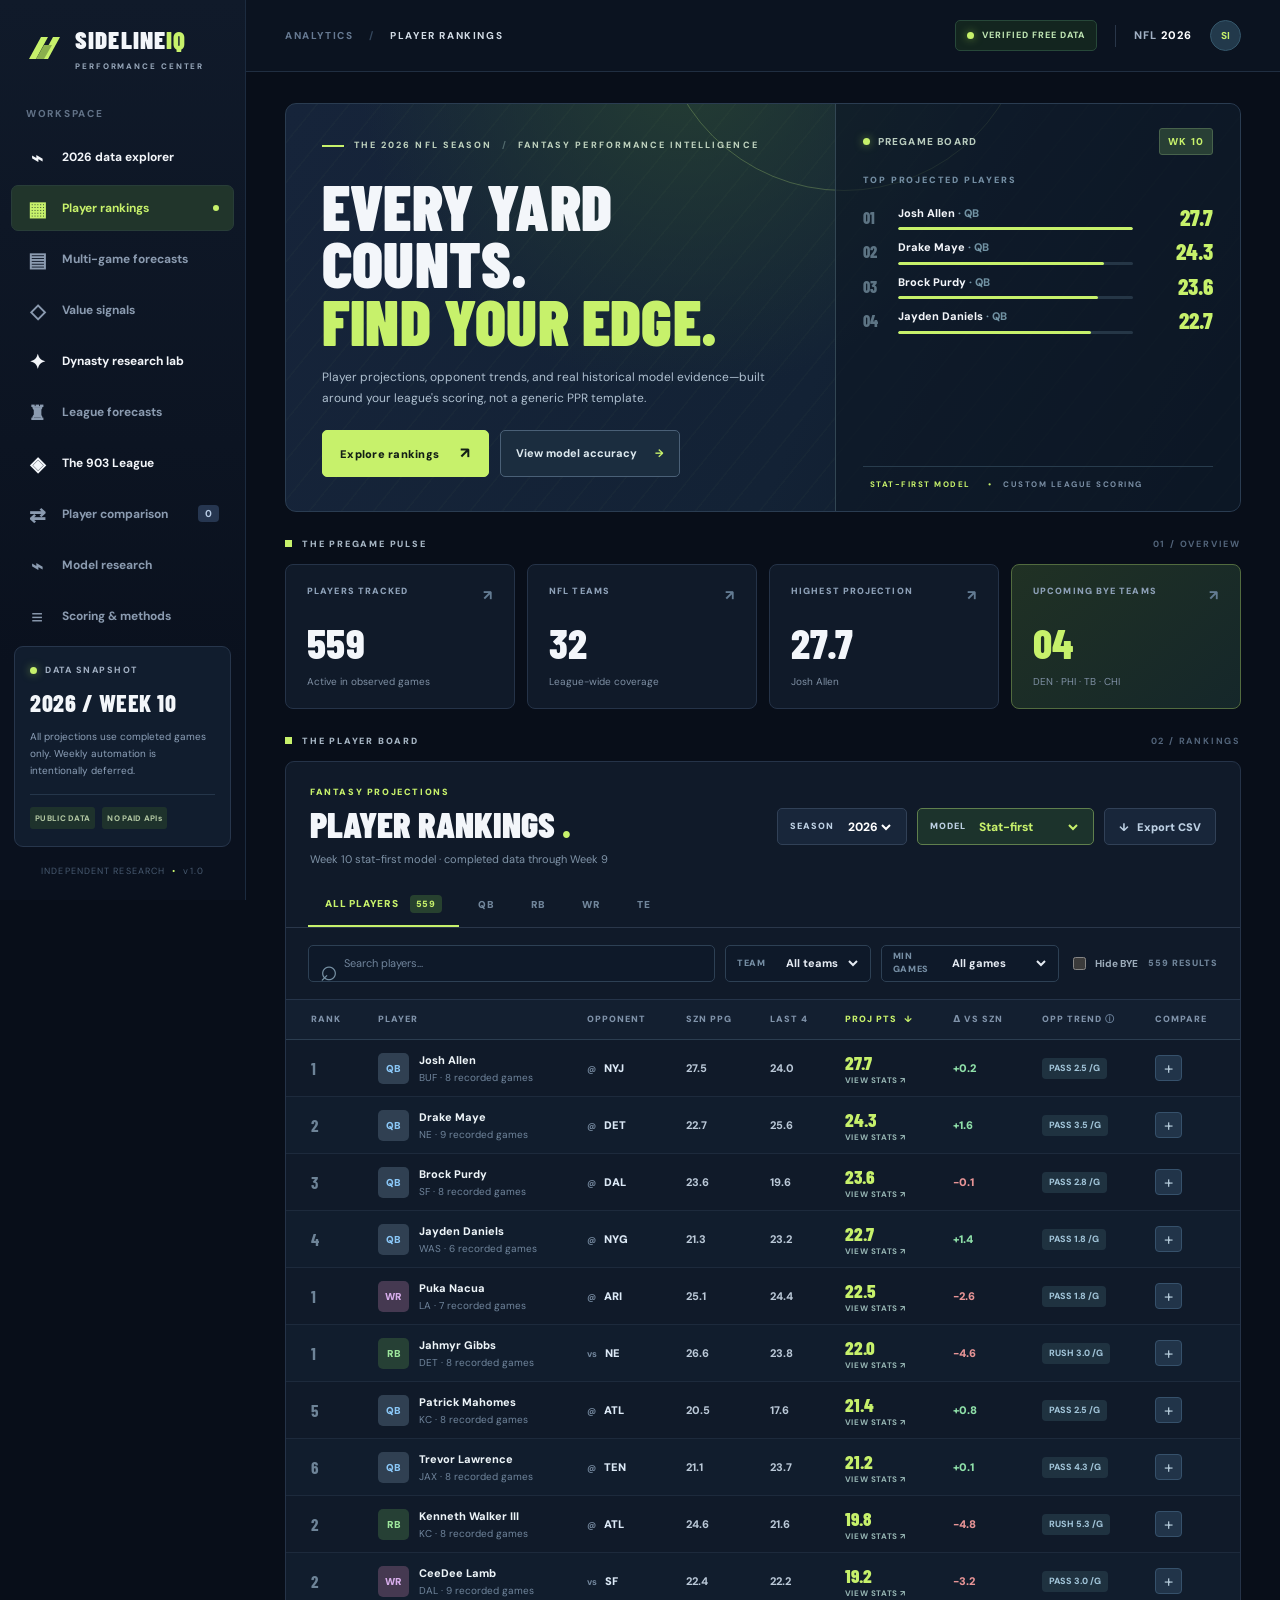
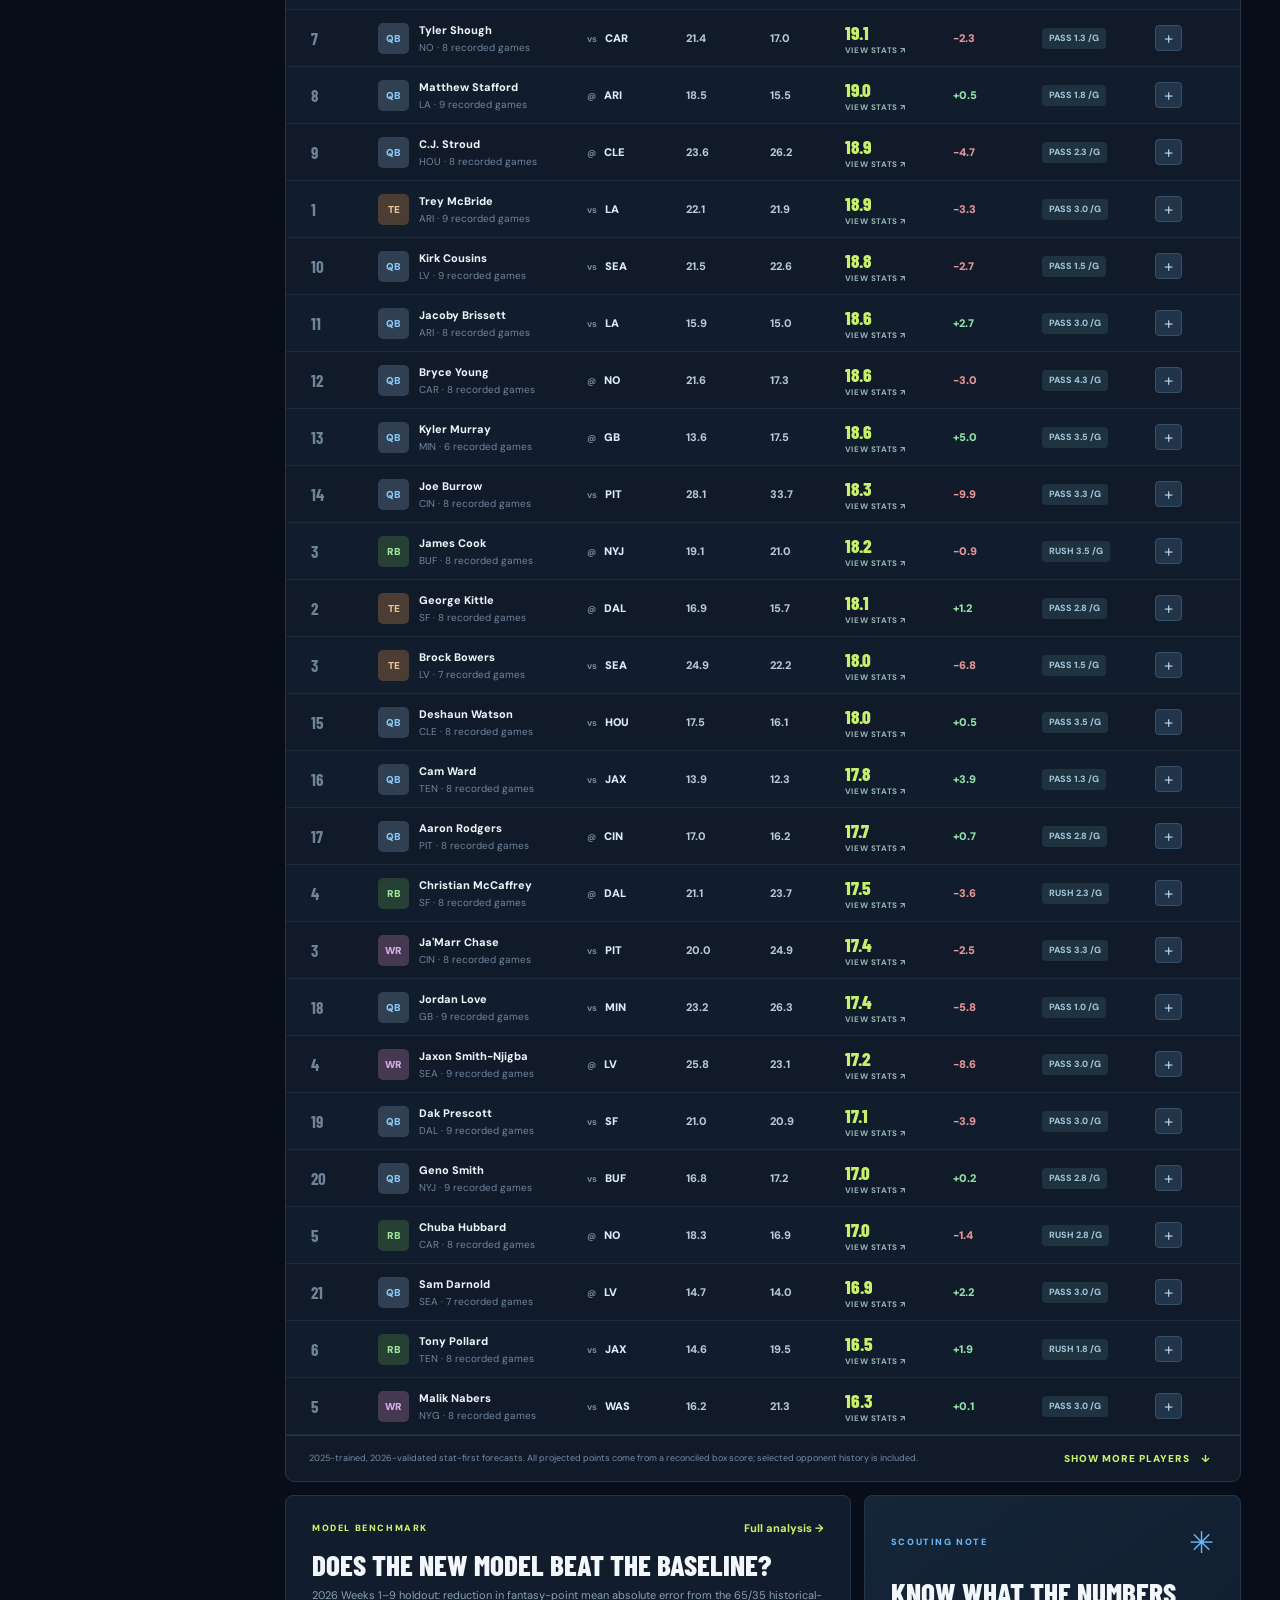
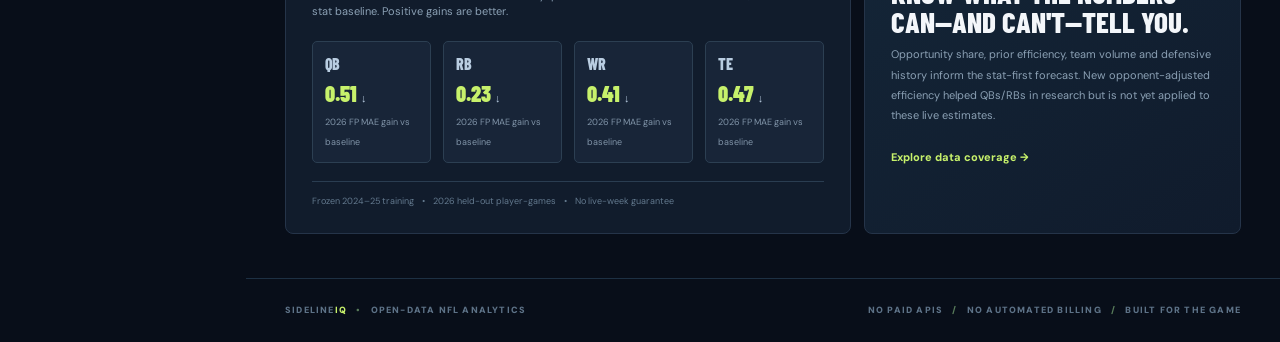
==== commit 0adbfc14: "Integrate validated 2026 player and Next Gen Stats snapshot with tested explorer" ====
--- a/index.html
+++ b/index.html
@@ -19,6 +19,7 @@
       </div>
       <div class="nav-label">WORKSPACE</div>
       <nav class="nav-items">
+        <a class="nav-item" href="./explorer-v2.html" style="text-decoration:none;color:inherit"><span class="nav-icon">⌁</span><span>2026 data explorer</span></a>
         <button class="nav-item active" data-view="rankings" aria-current="page"><span class="nav-icon">▦</span><span>Player rankings</span><span class="nav-indicator"></span></button>
         <button class="nav-item" data-view="forecasts"><span class="nav-icon">▤</span><span>Multi-game forecasts</span></button>
         <button class="nav-item" data-view="value"><span class="nav-icon">◇</span><span>Value signals</span></button>
